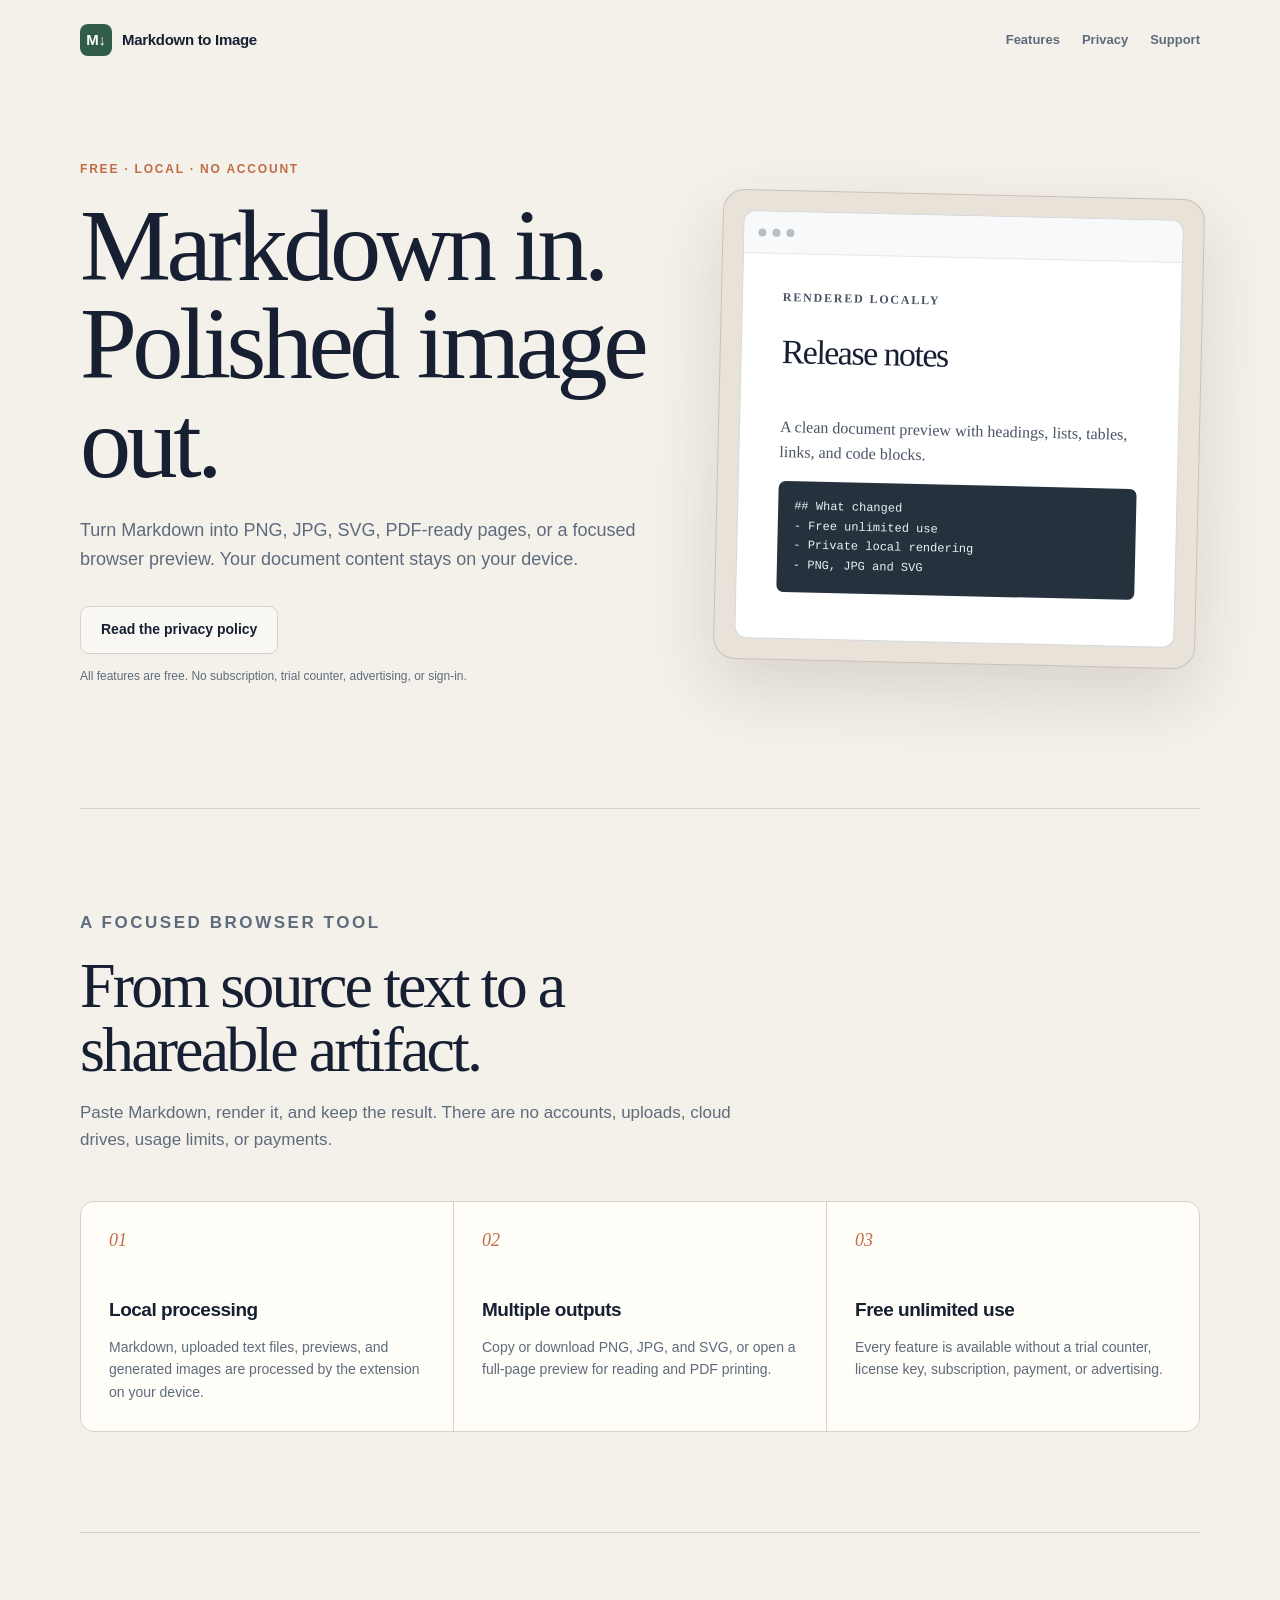
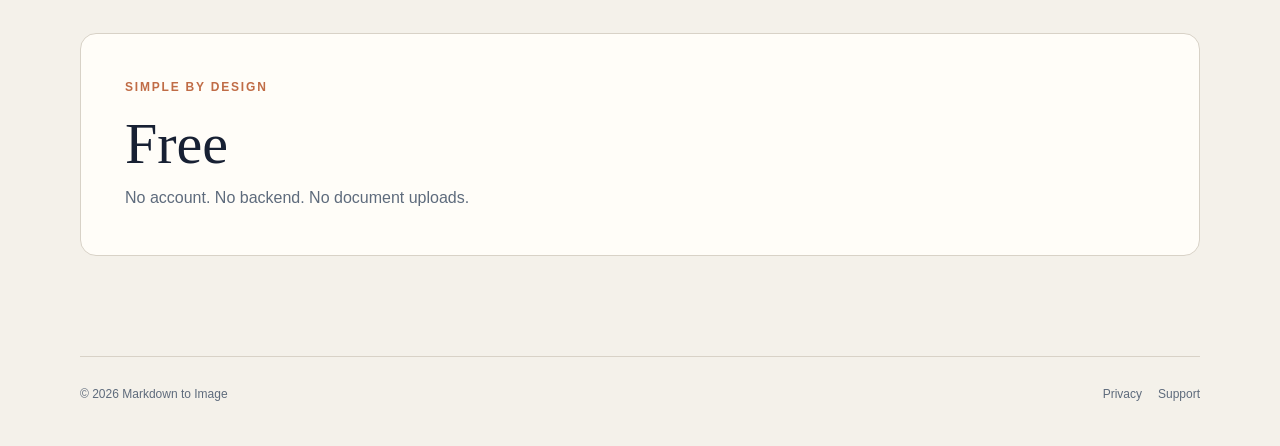
==== index.html @ 5b72008e "Deploy public site and privacy policy" ====
<!DOCTYPE html>
<html lang="en">
<head>
    <meta charset="UTF-8">
    <meta name="viewport" content="width=device-width, initial-scale=1.0">
    <meta name="description" content="Convert Markdown to PNG, JPG, SVG, or a focused full-page preview. Free, local, and account-free.">
    <title>Markdown to Image — Free local Markdown rendering</title>
    <link rel="stylesheet" href="assets/site.css?v=20260801">
</head>
<body>
    <a class="skip-link" href="#main">Skip to content</a>
    <header class="site-header">
        <a class="brand" href="index.html"><span class="brand-mark">M↓</span><span data-product-name>Markdown to Image</span></a>
        <nav class="site-nav" aria-label="Primary navigation">
            <a href="#features">Features</a>
            <a href="privacy.html">Privacy</a>
            <a href="support.html">Support</a>
            <a class="nav-primary" data-store-link href="#" hidden>Install extension</a>
        </nav>
    </header>

    <main id="main">
        <section class="hero">
            <div>
                <p class="eyebrow">Free · Local · No account</p>
                <h1>Markdown in. Polished image out.</h1>
                <p class="hero-copy">Turn Markdown into PNG, JPG, SVG, PDF-ready pages, or a focused browser preview. Your document content stays on your device.</p>
                <div class="hero-actions">
                    <a class="primary-link" data-store-link href="#" hidden>Install from Chrome Web Store</a>
                    <a class="secondary-link" href="privacy.html">Read the privacy policy</a>
                </div>
                <p class="microcopy">All features are free. No subscription, trial counter, advertising, or sign-in.</p>
            </div>
            <div class="product-frame" aria-label="Product preview illustration">
                <div class="product-window">
                    <div class="product-toolbar"><span></span><span></span><span></span></div>
                    <div class="product-content">
                        <p class="eyebrow">Rendered locally</p>
                        <h3>Release notes</h3>
                        <p>A clean document preview with headings, lists, tables, links, and code blocks.</p>
                        <pre><code>## What changed
- Free unlimited use
- Private local rendering
- PNG, JPG and SVG</code></pre>
                    </div>
                </div>
            </div>
        </section>

        <section id="features" class="section">
            <div class="section-heading">
                <p class="eyebrow">A focused browser tool</p>
                <h2>From source text to a shareable artifact.</h2>
                <p>Paste Markdown, render it, and keep the result. There are no accounts, uploads, cloud drives, usage limits, or payments.</p>
            </div>
            <div class="feature-grid">
                <article class="feature-card"><span class="feature-number">01</span><h3>Local processing</h3><p>Markdown, uploaded text files, previews, and generated images are processed by the extension on your device.</p></article>
                <article class="feature-card"><span class="feature-number">02</span><h3>Multiple outputs</h3><p>Copy or download PNG, JPG, and SVG, or open a full-page preview for reading and PDF printing.</p></article>
                <article class="feature-card"><span class="feature-number">03</span><h3>Free unlimited use</h3><p>Every feature is available without a trial counter, license key, subscription, payment, or advertising.</p></article>
            </div>
        </section>

        <section class="section">
            <div class="price-panel">
                <div>
                    <p class="eyebrow">Simple by design</p>
                    <p class="price">Free</p>
                    <p class="price-details">No account. No backend. No document uploads.</p>
                </div>
                <a class="primary-link" data-store-link href="#" hidden>Get the extension</a>
            </div>
        </section>
    </main>

    <footer class="site-footer">
        <span>© <span data-current-year></span> <span data-product-name>Markdown to Image</span></span>
        <nav class="footer-links" aria-label="Site links"><a href="privacy.html">Privacy</a><a href="support.html">Support</a></nav>
    </footer>
    <script src="assets/config.js?v=20260801"></script>
    <script src="assets/site.js?v=20260801"></script>
</body>
</html>
---- assets/site.css ----
:root {
    --ink: #172033;
    --muted: #5E6B7C;
    --paper: #F4F1EA;
    --surface: #FFFDF8;
    --line: #D8D2C7;
    --accent: #315C4C;
    --accent-dark: #234438;
    --warm: #C06C46;
    --font-sans: Inter, ui-sans-serif, -apple-system, BlinkMacSystemFont, "Segoe UI", sans-serif;
    --font-serif: Georgia, "Times New Roman", serif;
}

* { box-sizing: border-box; }
html { color-scheme: light; scroll-behavior: smooth; }
body {
    margin: 0;
    color: var(--ink);
    background: var(--paper);
    font-family: var(--font-sans);
    line-height: 1.6;
}
a { color: inherit; }
button, input { font: inherit; }
button { cursor: pointer; }

.skip-link {
    position: fixed;
    top: 12px;
    left: 12px;
    z-index: 10;
    padding: 10px 14px;
    border-radius: 8px;
    color: white;
    background: var(--ink);
    transform: translateY(-150%);
}
.skip-link:focus { transform: translateY(0); }

.site-header {
    display: flex;
    align-items: center;
    justify-content: space-between;
    width: min(1120px, calc(100% - 40px));
    margin: 0 auto;
    padding: 24px 0;
}
.brand {
    display: inline-flex;
    align-items: center;
    gap: 10px;
    text-decoration: none;
    font-size: 15px;
    font-weight: 750;
    letter-spacing: -0.02em;
}
.brand-mark {
    display: grid;
    place-items: center;
    width: 32px;
    height: 32px;
    border-radius: 8px;
    color: var(--surface);
    background: var(--accent);
}
.site-nav { display: flex; align-items: center; gap: 22px; }
.site-nav a {
    color: var(--muted);
    font-size: 13px;
    font-weight: 650;
    text-decoration: none;
}
.site-nav a:hover { color: var(--ink); }

.hero {
    display: grid;
    grid-template-columns: minmax(0, 1.08fr) minmax(320px, 0.92fr);
    gap: 72px;
    align-items: center;
    width: min(1120px, calc(100% - 40px));
    min-height: 660px;
    margin: 0 auto;
    padding: 80px 0 110px;
}
.eyebrow {
    margin: 0 0 18px;
    color: var(--warm);
    font-size: 12px;
    font-weight: 800;
    letter-spacing: 0.15em;
    text-transform: uppercase;
}
h1, h2, h3 { margin-top: 0; letter-spacing: -0.045em; }
h1 {
    max-width: 760px;
    margin-bottom: 24px;
    font-family: var(--font-serif);
    font-size: clamp(3.3rem, 8vw, 6.6rem);
    font-weight: 500;
    line-height: 0.96;
}
.hero-copy {
    max-width: 650px;
    margin: 0 0 32px;
    color: var(--muted);
    font-size: 18px;
}
.hero-actions { display: flex; flex-wrap: wrap; gap: 12px; }
.primary-link, .secondary-link {
    display: inline-flex;
    align-items: center;
    justify-content: center;
    min-height: 48px;
    padding: 0 20px;
    border-radius: 9px;
    font-size: 14px;
    font-weight: 750;
    text-decoration: none;
}
.primary-link {
    border: 1px solid var(--accent);
    color: white;
    background: var(--accent);
}
.primary-link:hover { background: var(--accent-dark); }
.secondary-link {
    border: 1px solid var(--line);
    color: var(--ink);
    background: rgba(255,255,255,0.45);
}
.secondary-link:hover { background: var(--surface); }
.microcopy { margin-top: 13px; color: var(--muted); font-size: 12px; }

.product-frame {
    position: relative;
    min-height: 410px;
    padding: 20px;
    border: 1px solid #C9C2B7;
    border-radius: 22px;
    background: #E8E2D8;
    box-shadow: 0 28px 70px rgba(67, 58, 47, 0.16);
    transform: rotate(1.3deg);
}
.product-window {
    min-height: 370px;
    overflow: hidden;
    border: 1px solid #D5D9DE;
    border-radius: 12px;
    background: white;
}
.product-toolbar {
    display: flex;
    align-items: center;
    gap: 6px;
    height: 42px;
    padding: 0 14px;
    border-bottom: 1px solid #E6E8EB;
    background: #F8F9FA;
}
.product-toolbar span { width: 8px; height: 8px; border-radius: 50%; background: #B8BEC6; }
.product-content { padding: 34px 40px; font-family: var(--font-serif); }
.product-content h3 { font-size: 34px; font-weight: 500; }
.product-content p { color: #485365; }
.product-content pre {
    overflow: hidden;
    padding: 16px;
    border-radius: 7px;
    color: #E9F0F5;
    background: #25313D;
    font: 12px/1.65 ui-monospace, monospace;
}

.section {
    width: min(1120px, calc(100% - 40px));
    margin: 0 auto;
    padding: 100px 0;
    border-top: 1px solid var(--line);
}
.section-heading { max-width: 680px; margin-bottom: 48px; }
.section-heading h2 { margin-bottom: 16px; font-family: var(--font-serif); font-size: clamp(2.4rem, 5vw, 4.4rem); font-weight: 500; line-height: 1; }
.section-heading p { color: var(--muted); font-size: 17px; }
.feature-grid { display: grid; grid-template-columns: repeat(3, 1fr); gap: 1px; overflow: hidden; border: 1px solid var(--line); border-radius: 14px; background: var(--line); }
.feature-card { min-height: 220px; padding: 28px; background: var(--surface); }
.feature-number { display: block; margin-bottom: 44px; color: var(--warm); font: italic 18px var(--font-serif); }
.feature-card h3 { margin-bottom: 10px; font-size: 19px; letter-spacing: -0.025em; }
.feature-card p { margin: 0; color: var(--muted); font-size: 14px; }

.price-panel {
    display: grid;
    grid-template-columns: 1fr auto;
    gap: 48px;
    align-items: center;
    padding: 44px;
    border: 1px solid var(--line);
    border-radius: 16px;
    background: var(--surface);
}
.price { margin: 0; font-family: var(--font-serif); font-size: 58px; line-height: 1; }
.price span { color: var(--muted); font: 13px var(--font-sans); }
.price-details { margin: 12px 0 0; color: var(--muted); }

.page-shell {
    width: min(820px, calc(100% - 40px));
    margin: 0 auto;
    padding: 72px 0 110px;
}
.page-shell article {
    padding: clamp(28px, 6vw, 64px);
    border: 1px solid var(--line);
    border-radius: 16px;
    background: var(--surface);
}
.page-shell h1 { font-size: clamp(2.6rem, 7vw, 4.8rem); }
.page-shell h2 { margin-top: 44px; margin-bottom: 10px; font-size: 24px; }
.page-shell h3 { margin-top: 28px; margin-bottom: 8px; font-size: 18px; }
.page-shell p, .page-shell li { color: #455164; }
.page-shell code { padding: 2px 5px; border-radius: 4px; background: #EEE9DF; }
.updated { color: var(--muted); font-size: 12px; }


.site-footer {
    display: flex;
    align-items: center;
    justify-content: space-between;
    gap: 20px;
    width: min(1120px, calc(100% - 40px));
    margin: 0 auto;
    padding: 28px 0 42px;
    border-top: 1px solid var(--line);
    color: var(--muted);
    font-size: 12px;
}
.footer-links { display: flex; flex-wrap: wrap; gap: 16px; }
.footer-links a { text-decoration: none; }
.footer-links a:hover { color: var(--ink); }

@media (max-width: 820px) {
    .site-nav a:not(.nav-primary) { display: none; }
    .hero { grid-template-columns: 1fr; min-height: 0; gap: 52px; padding-top: 50px; }
    .product-frame { transform: none; }
    .feature-grid { grid-template-columns: 1fr; }
    .price-panel { grid-template-columns: 1fr; }
}

@media (max-width: 560px) {
    .site-header, .hero, .section, .site-footer, .page-shell { width: min(100% - 24px, 1120px); }
    h1 { font-size: 3.3rem; }
    .hero { padding-bottom: 72px; }
    .section { padding: 72px 0; }
    .price-panel { padding: 28px; }
    .site-footer { align-items: flex-start; flex-direction: column; }
}

[hidden] {
  display: none !important;
}
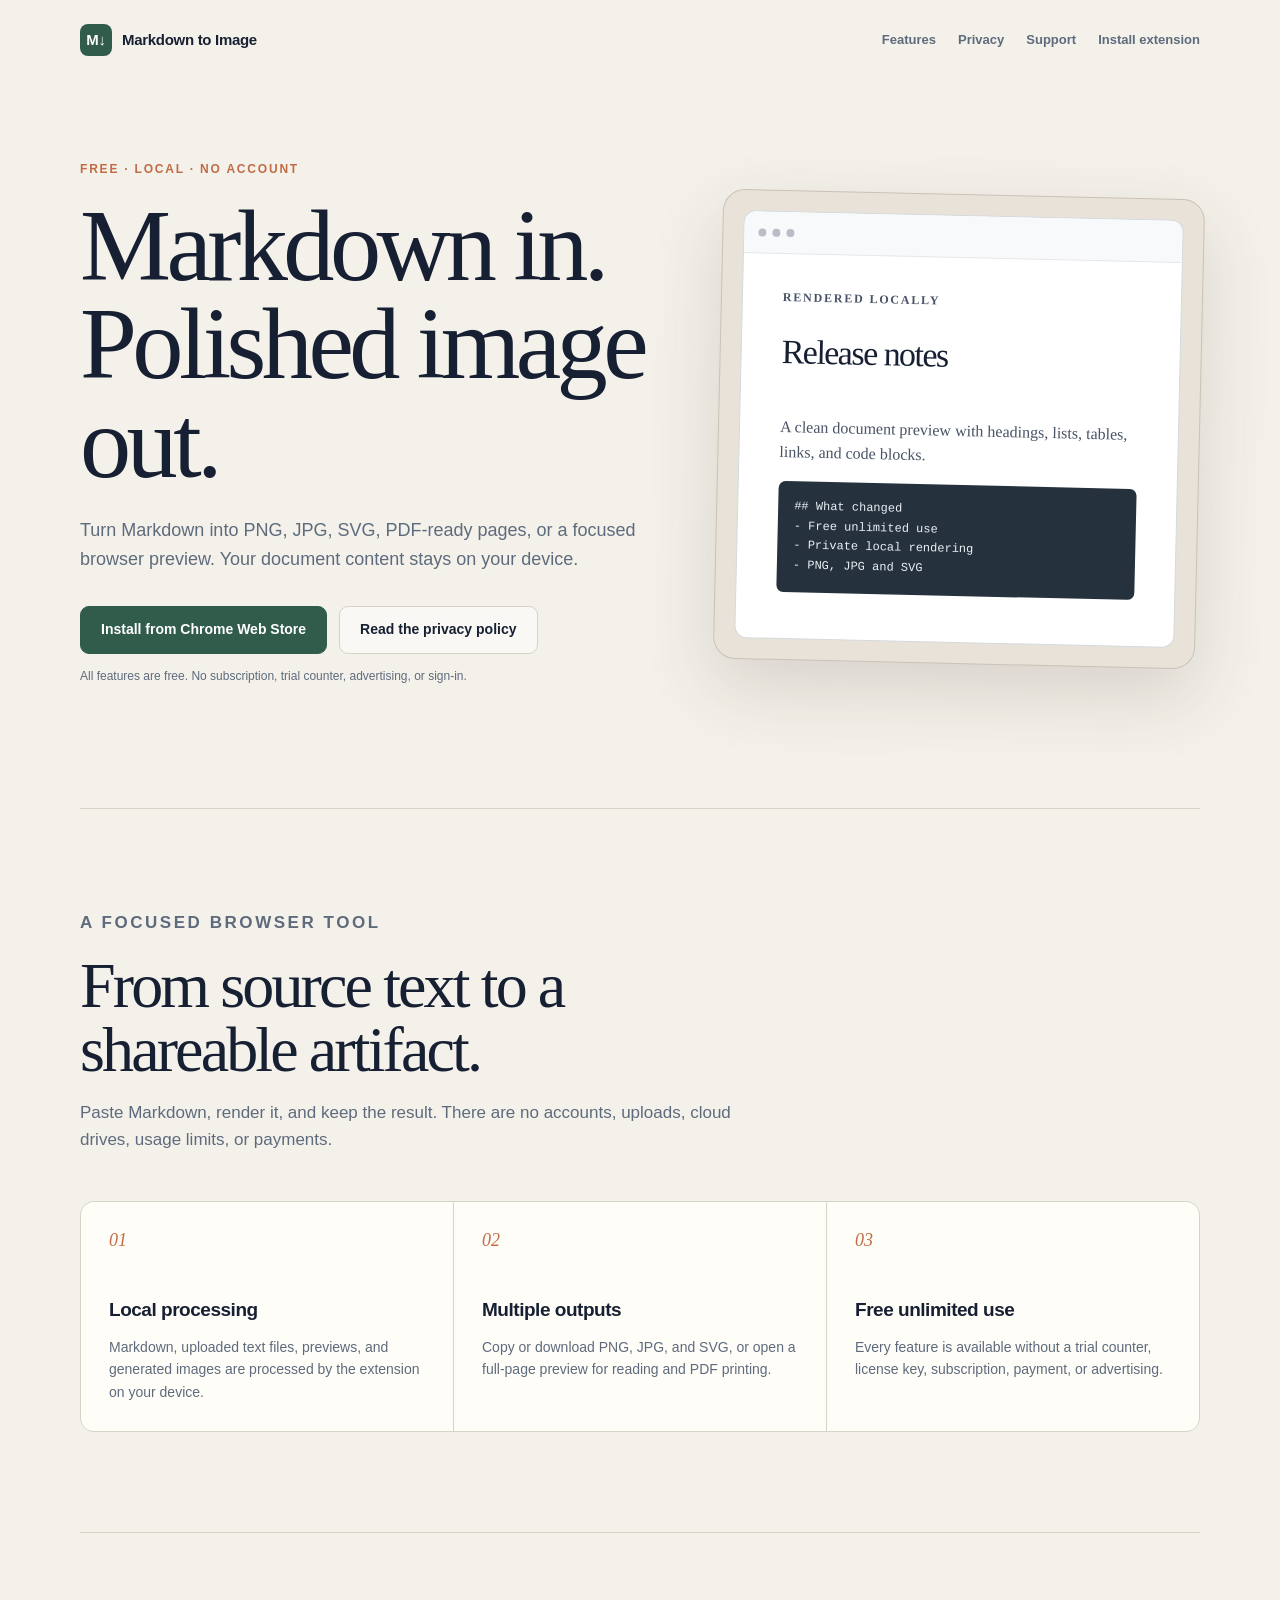
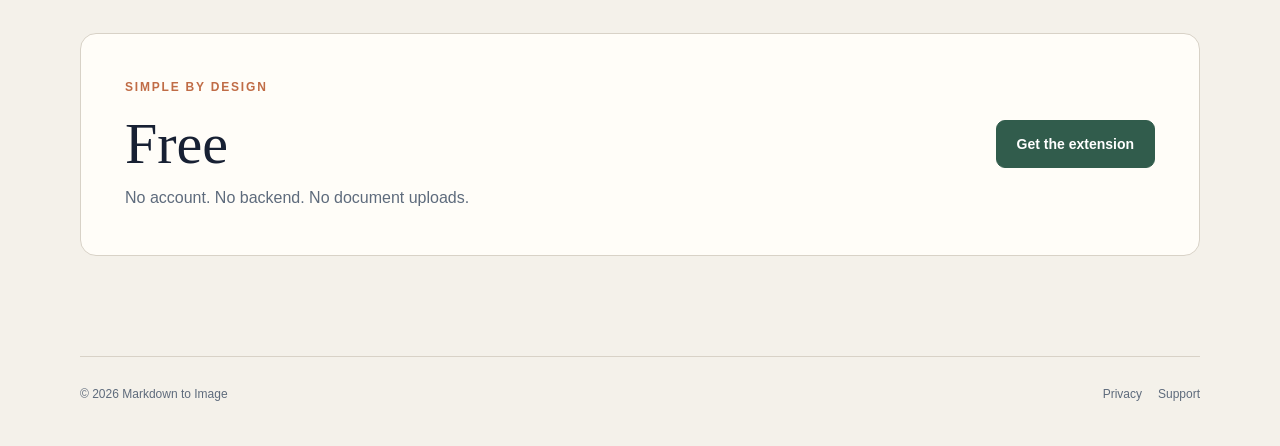
==== commit e69cb20e: "Refresh site config cache" ====
--- a/index.html
+++ b/index.html
@@ -76,7 +76,7 @@
         <span>© <span data-current-year></span> <span data-product-name>Markdown to Image</span></span>
         <nav class="footer-links" aria-label="Site links"><a href="privacy.html">Privacy</a><a href="support.html">Support</a></nav>
     </footer>
-    <script src="assets/config.js?v=20260801"></script>
+    <script src="assets/config.js?v=20260804"></script>
     <script src="assets/site.js?v=20260801"></script>
 </body>
 </html>
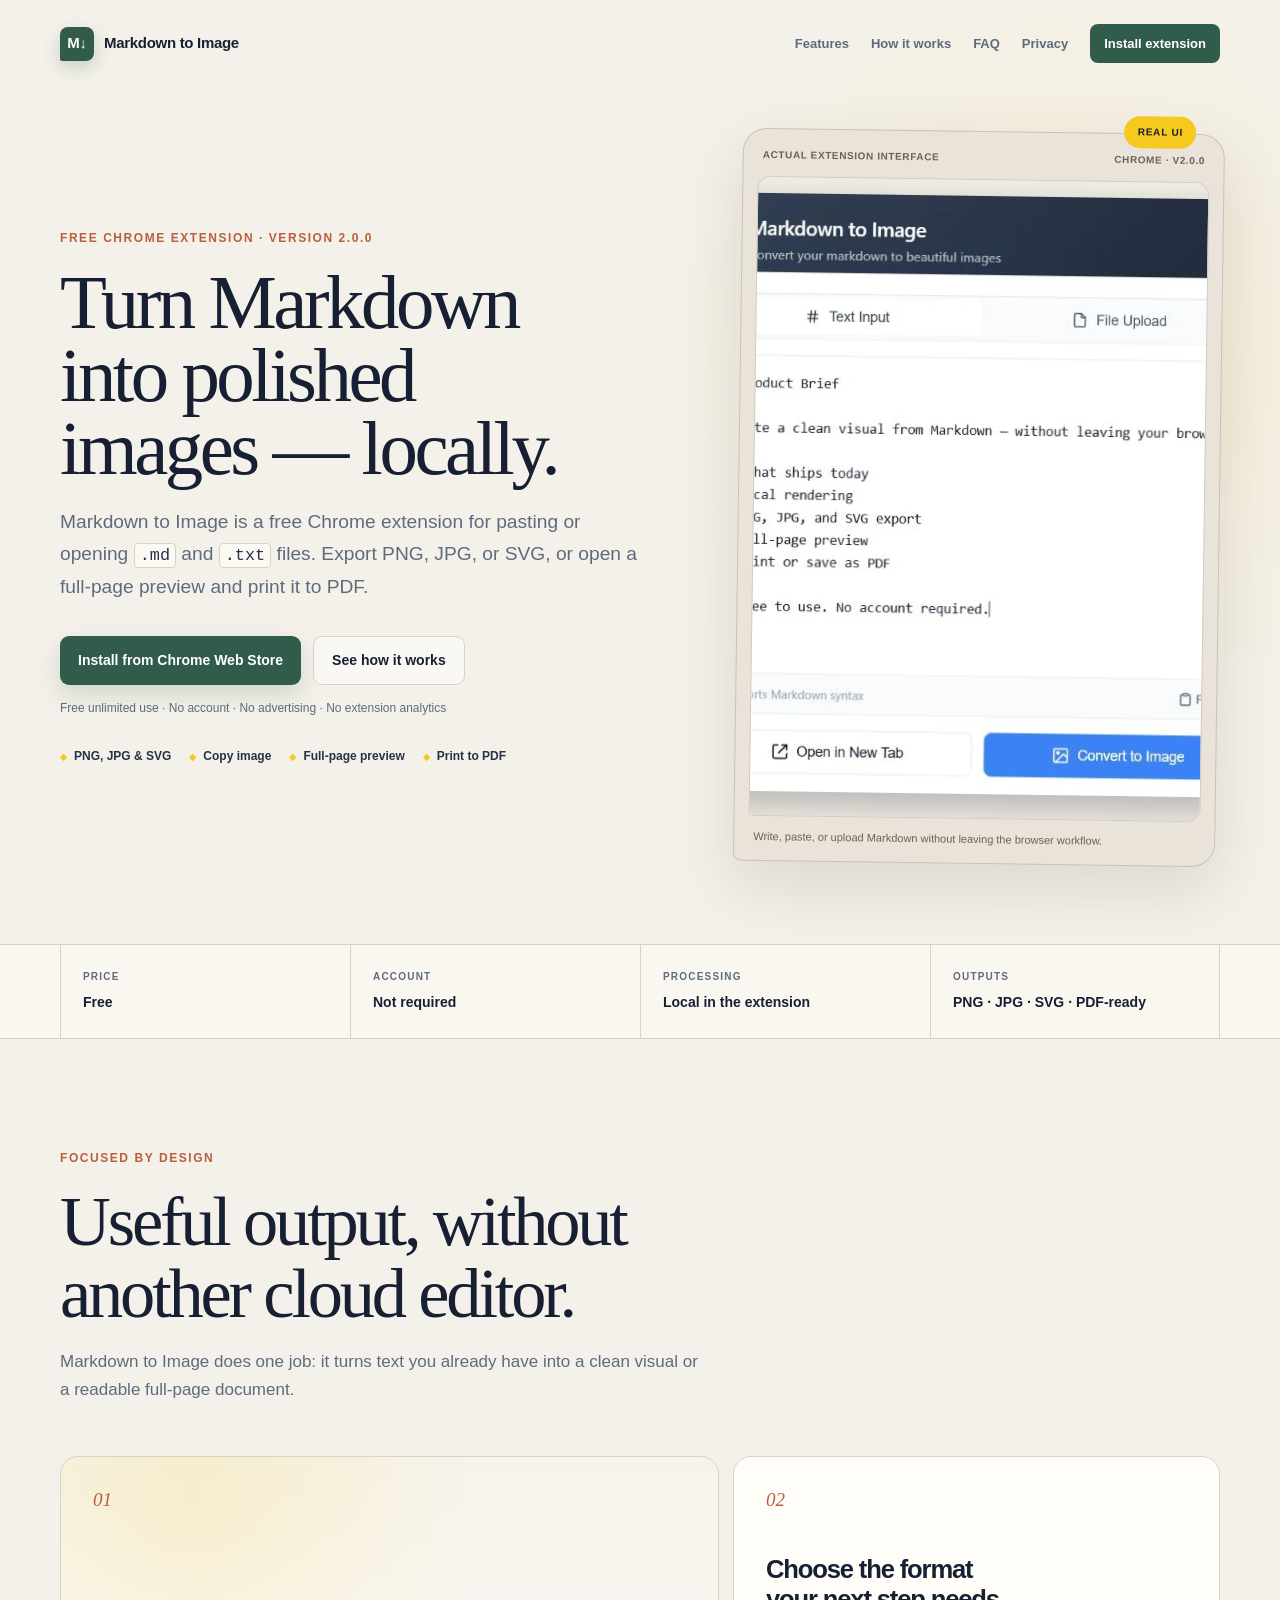
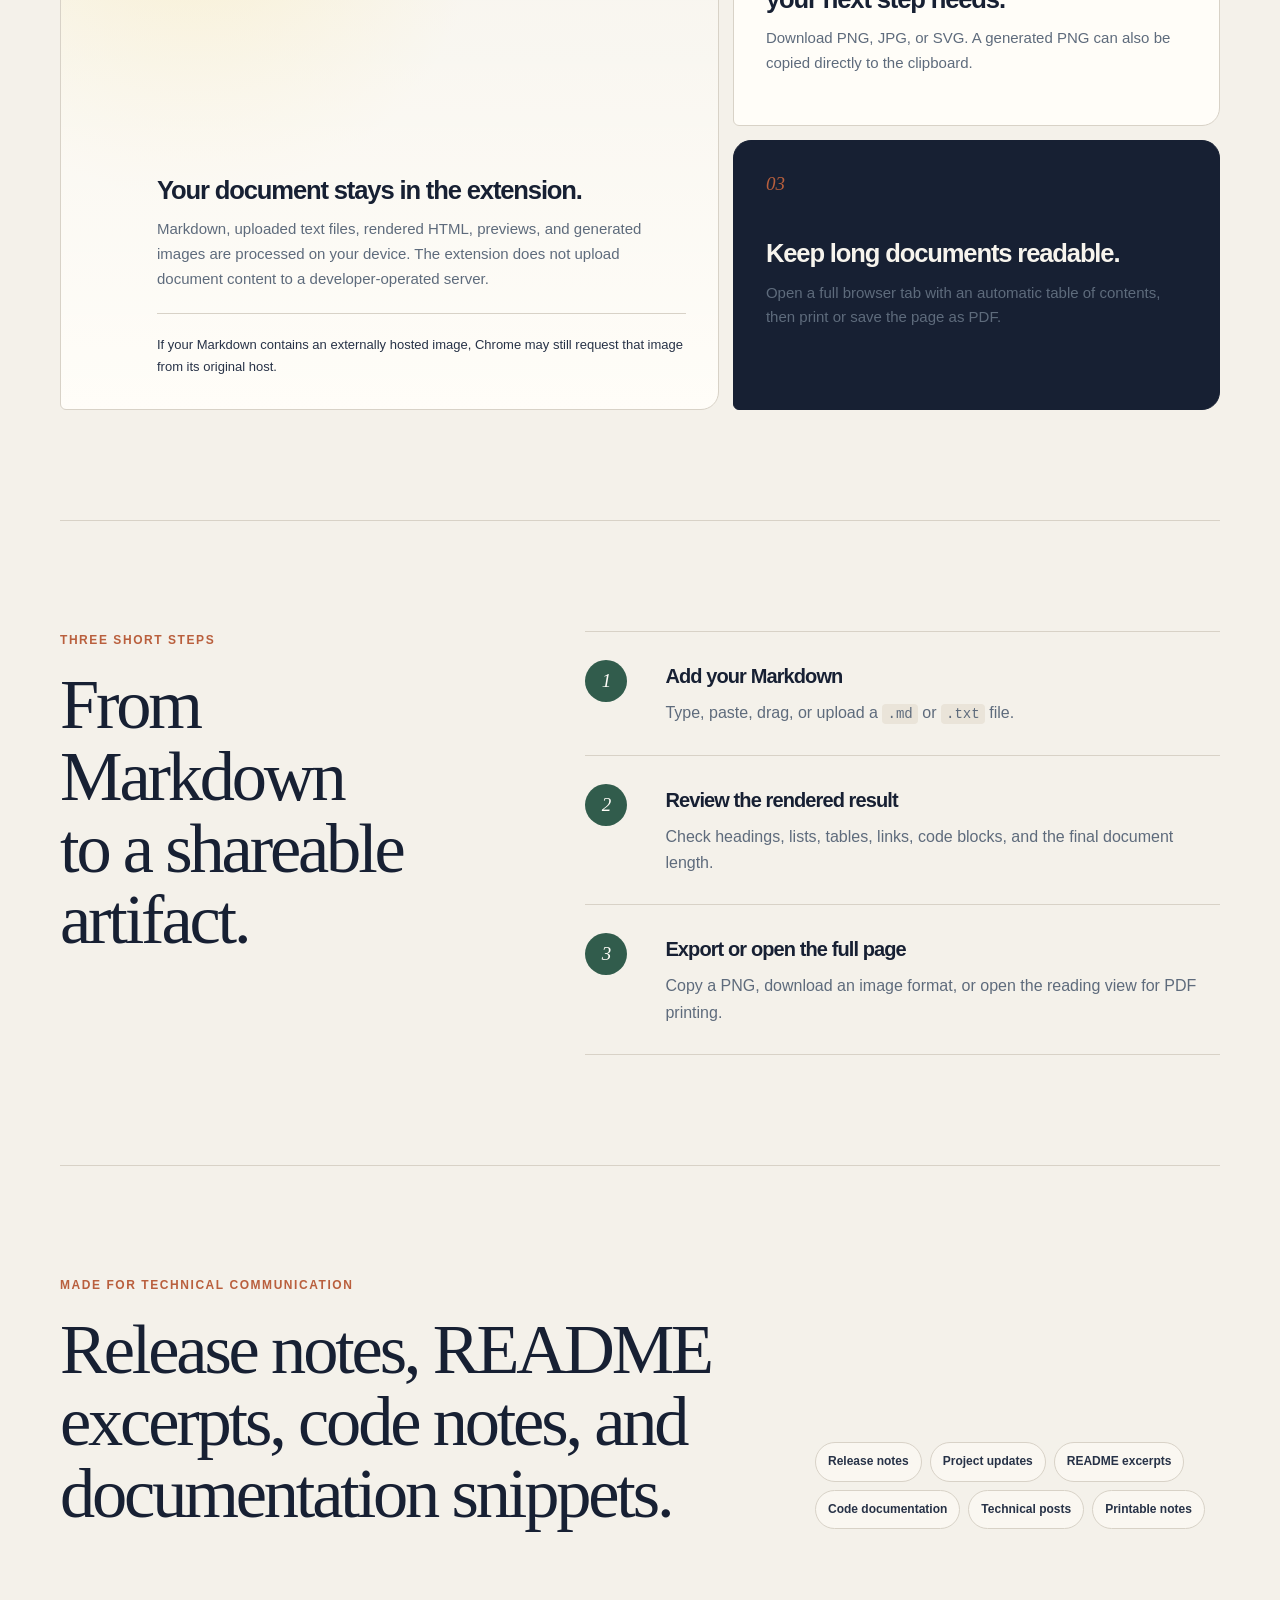
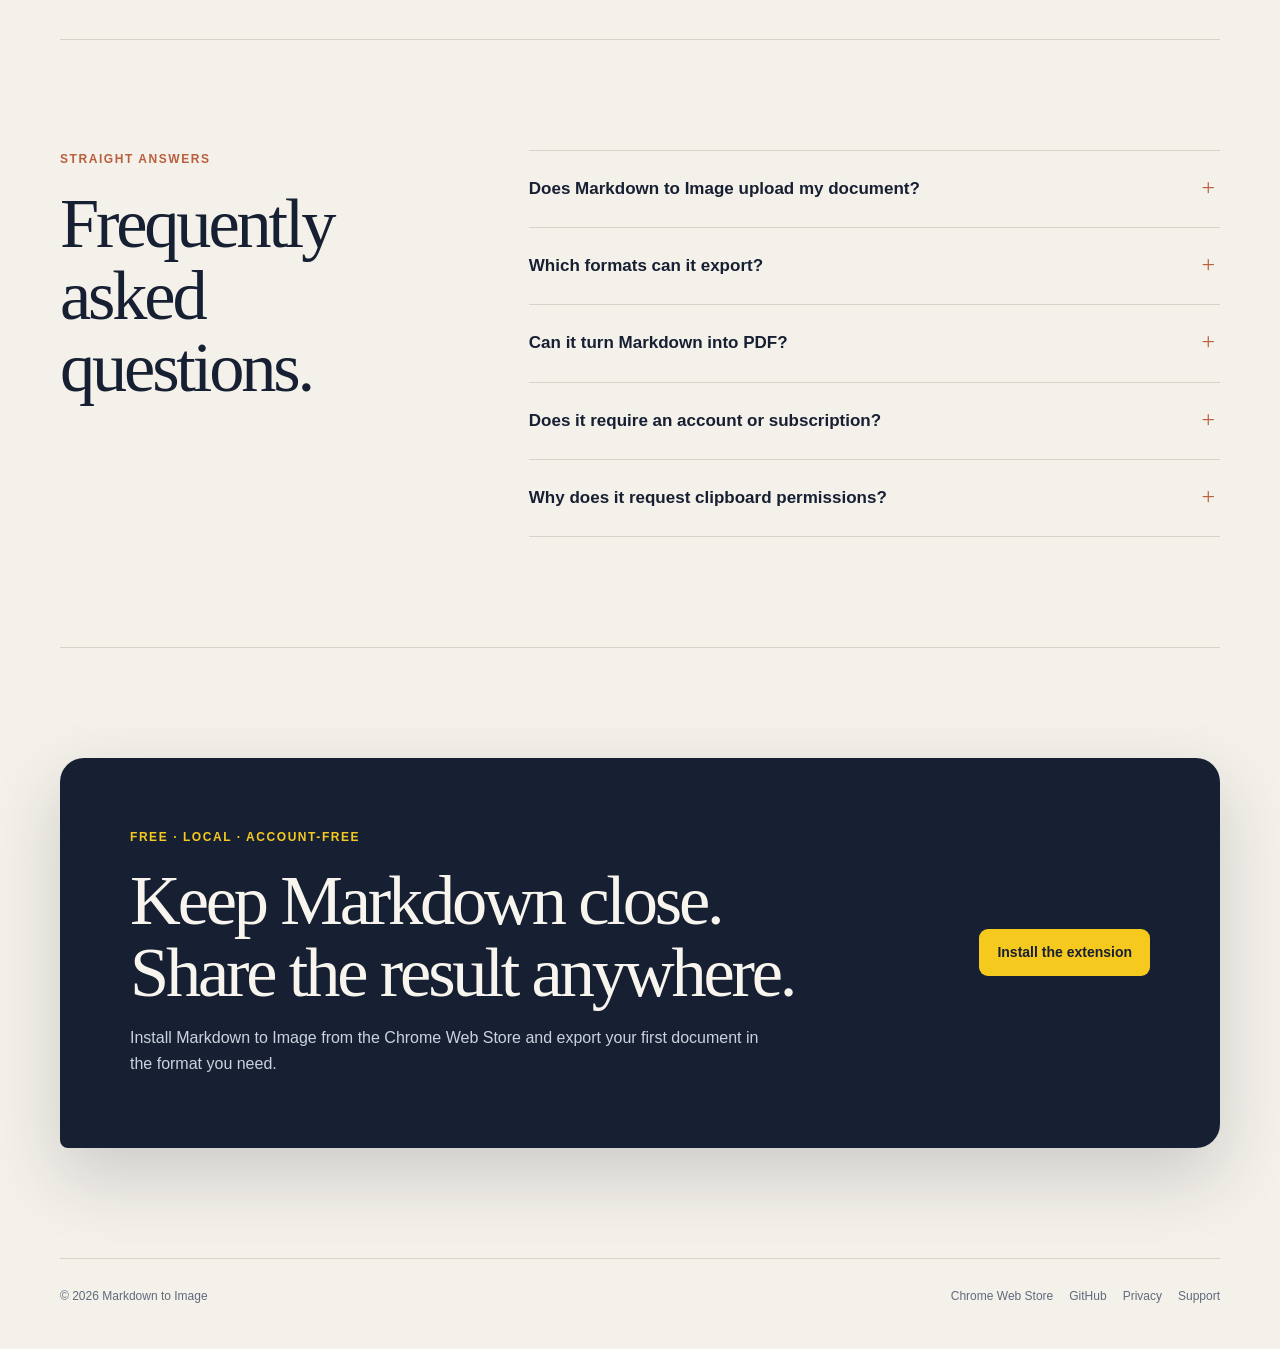
==== commit 99b061de: "feat: improve site SEO and product content" ====
--- a/index.html
+++ b/index.html
@@ -3,80 +3,239 @@
 <head>
     <meta charset="UTF-8">
     <meta name="viewport" content="width=device-width, initial-scale=1.0">
-    <meta name="description" content="Convert Markdown to PNG, JPG, SVG, or a focused full-page preview. Free, local, and account-free.">
-    <title>Markdown to Image — Free local Markdown rendering</title>
-    <link rel="stylesheet" href="assets/site.css?v=20260801">
+    <meta name="description" content="A free, local Markdown to image Chrome extension. Export Markdown as PNG, JPG, or SVG, copy images, and print full-page previews to PDF.">
+    <meta name="theme-color" content="#172033">
+    <link rel="canonical" href="https://arieseven.github.io/markdown-to-image-site/">
+    <link rel="icon" type="image/png" sizes="16x16" href="assets/icon16.png">
+    <link rel="icon" type="image/png" sizes="48x48" href="assets/icon48.png">
+    <link rel="apple-touch-icon" sizes="128x128" href="assets/icon128.png">
+
+    <meta property="og:type" content="website">
+    <meta property="og:site_name" content="Markdown to Image">
+    <meta property="og:title" content="Markdown to Image — Free, local Chrome extension">
+    <meta property="og:description" content="Turn Markdown into PNG, JPG, SVG, or a full-page preview without uploading your document to a developer-operated service.">
+    <meta property="og:url" content="https://arieseven.github.io/markdown-to-image-site/">
+    <meta property="og:image" content="https://arieseven.github.io/markdown-to-image-site/assets/og-image.png">
+    <meta property="og:image:width" content="1200">
+    <meta property="og:image:height" content="630">
+    <meta property="og:image:alt" content="Markdown to Image Chrome extension with a Markdown editor and local export workflow">
+    <meta property="og:locale" content="en_US">
+
+    <meta name="twitter:card" content="summary_large_image">
+    <meta name="twitter:title" content="Markdown to Image — Free, local Chrome extension">
+    <meta name="twitter:description" content="Export Markdown as PNG, JPG, SVG, or a PDF-ready full-page preview directly in Chrome.">
+    <meta name="twitter:image" content="https://arieseven.github.io/markdown-to-image-site/assets/og-image.png">
+
+    <title>Markdown to Image Chrome Extension — Free &amp; Local</title>
+    <link rel="stylesheet" href="assets/site.css?v=20260804-2">
+
+    <script type="application/ld+json">
+    {
+      "@context": "https://schema.org",
+      "@type": "SoftwareApplication",
+      "name": "Markdown to Image",
+      "description": "A free Chrome extension that renders Markdown locally and exports PNG, JPG, SVG, or a full-page preview for PDF printing.",
+      "url": "https://arieseven.github.io/markdown-to-image-site/",
+      "downloadUrl": "https://chromewebstore.google.com/detail/markdown-to-image/oicohknclaabjbdcjhcddaklacoehlhi",
+      "sameAs": [
+        "https://github.com/arieseven/mkd2img",
+        "https://chromewebstore.google.com/detail/markdown-to-image/oicohknclaabjbdcjhcddaklacoehlhi"
+      ],
+      "applicationCategory": "UtilitiesApplication",
+      "applicationSubCategory": "Markdown converter",
+      "operatingSystem": "Google Chrome",
+      "browserRequirements": "Requires Google Chrome with Manifest V3 extension support",
+      "softwareVersion": "2.0.0",
+      "isAccessibleForFree": true,
+      "offers": {
+        "@type": "Offer",
+        "price": "0",
+        "priceCurrency": "USD"
+      },
+      "image": "https://arieseven.github.io/markdown-to-image-site/assets/og-image.png",
+      "screenshot": "https://arieseven.github.io/markdown-to-image-site/assets/product-preview.webp",
+      "featureList": [
+        "Local Markdown rendering",
+        "PNG export",
+        "JPG export",
+        "SVG export",
+        "Copy generated PNG to the clipboard",
+        "Full-page preview with table of contents",
+        "Print or save the full-page preview as PDF"
+      ]
+    }
+    </script>
 </head>
 <body>
     <a class="skip-link" href="#main">Skip to content</a>
+
     <header class="site-header">
-        <a class="brand" href="index.html"><span class="brand-mark">M↓</span><span data-product-name>Markdown to Image</span></a>
+        <a class="brand" href="index.html" aria-label="Markdown to Image home">
+            <span class="brand-mark" aria-hidden="true">M↓</span>
+            <span data-product-name>Markdown to Image</span>
+        </a>
         <nav class="site-nav" aria-label="Primary navigation">
             <a href="#features">Features</a>
+            <a href="#how-it-works">How it works</a>
+            <a href="#faq">FAQ</a>
+            <a href="privacy.html">Privacy</a>
+            <a class="nav-primary" data-store-link href="https://chromewebstore.google.com/detail/markdown-to-image/oicohknclaabjbdcjhcddaklacoehlhi">Install extension</a>
+        </nav>
+    </header>
+
+    <main id="main">
+        <section class="hero" aria-labelledby="hero-title">
+            <div class="hero-copy-column">
+                <p class="eyebrow">Free Chrome extension · Version 2.0.0</p>
+                <h1 id="hero-title">Turn Markdown into polished images — locally.</h1>
+                <p class="hero-copy">Markdown to Image is a free Chrome extension for pasting or opening <code>.md</code> and <code>.txt</code> files. Export PNG, JPG, or SVG, or open a full-page preview and print it to PDF.</p>
+                <div class="hero-actions">
+                    <a class="primary-link" data-store-link href="https://chromewebstore.google.com/detail/markdown-to-image/oicohknclaabjbdcjhcddaklacoehlhi">Install from Chrome Web Store</a>
+                    <a class="secondary-link" href="#how-it-works">See how it works</a>
+                </div>
+                <p class="microcopy">Free unlimited use · No account · No advertising · No extension analytics</p>
+                <ul class="hero-proof" aria-label="Product highlights">
+                    <li>PNG, JPG &amp; SVG</li>
+                    <li>Copy image</li>
+                    <li>Full-page preview</li>
+                    <li>Print to PDF</li>
+                </ul>
+            </div>
+
+            <figure class="product-frame">
+                <div class="product-frame-topline">
+                    <span>Actual extension interface</span>
+                    <span>Chrome · v2.0.0</span>
+                </div>
+                <img src="assets/product-preview.webp" width="670" height="640" alt="Markdown to Image extension showing a Markdown document ready to convert into an image">
+                <figcaption>Write, paste, or upload Markdown without leaving the browser workflow.</figcaption>
+            </figure>
+        </section>
+
+        <section class="fact-band" aria-label="Product facts">
+            <dl class="product-facts">
+                <div><dt>Price</dt><dd>Free</dd></div>
+                <div><dt>Account</dt><dd>Not required</dd></div>
+                <div><dt>Processing</dt><dd>Local in the extension</dd></div>
+                <div><dt>Outputs</dt><dd>PNG · JPG · SVG · PDF-ready</dd></div>
+            </dl>
+        </section>
+
+        <section id="features" class="section section-intro">
+            <div class="section-heading">
+                <p class="eyebrow">Focused by design</p>
+                <h2>Useful output, without another cloud editor.</h2>
+                <p>Markdown to Image does one job: it turns text you already have into a clean visual or a readable full-page document.</p>
+            </div>
+
+            <div class="capability-grid">
+                <article class="capability-card capability-card-wide">
+                    <span class="feature-number">01</span>
+                    <div>
+                        <h3>Your document stays in the extension.</h3>
+                        <p>Markdown, uploaded text files, rendered HTML, previews, and generated images are processed on your device. The extension does not upload document content to a developer-operated server.</p>
+                        <p class="card-note">If your Markdown contains an externally hosted image, Chrome may still request that image from its original host.</p>
+                    </div>
+                </article>
+                <article class="capability-card">
+                    <span class="feature-number">02</span>
+                    <h3>Choose the format your next step needs.</h3>
+                    <p>Download PNG, JPG, or SVG. A generated PNG can also be copied directly to the clipboard.</p>
+                </article>
+                <article class="capability-card capability-card-dark">
+                    <span class="feature-number">03</span>
+                    <h3>Keep long documents readable.</h3>
+                    <p>Open a full browser tab with an automatic table of contents, then print or save the page as PDF.</p>
+                </article>
+            </div>
+        </section>
+
+        <section id="how-it-works" class="section process-section">
+            <div class="section-heading process-heading">
+                <p class="eyebrow">Three short steps</p>
+                <h2>From Markdown to a shareable artifact.</h2>
+            </div>
+            <ol class="process-list">
+                <li>
+                    <span class="step-number">1</span>
+                    <div><h3>Add your Markdown</h3><p>Type, paste, drag, or upload a <code>.md</code> or <code>.txt</code> file.</p></div>
+                </li>
+                <li>
+                    <span class="step-number">2</span>
+                    <div><h3>Review the rendered result</h3><p>Check headings, lists, tables, links, code blocks, and the final document length.</p></div>
+                </li>
+                <li>
+                    <span class="step-number">3</span>
+                    <div><h3>Export or open the full page</h3><p>Copy a PNG, download an image format, or open the reading view for PDF printing.</p></div>
+                </li>
+            </ol>
+        </section>
+
+        <section class="section use-case-section">
+            <div class="use-case-copy">
+                <p class="eyebrow">Made for technical communication</p>
+                <h2>Release notes, README excerpts, code notes, and documentation snippets.</h2>
+            </div>
+            <div class="use-case-list" aria-label="Common uses">
+                <span>Release notes</span>
+                <span>Project updates</span>
+                <span>README excerpts</span>
+                <span>Code documentation</span>
+                <span>Technical posts</span>
+                <span>Printable notes</span>
+            </div>
+        </section>
+
+        <section id="faq" class="section faq-section">
+            <div class="section-heading">
+                <p class="eyebrow">Straight answers</p>
+                <h2>Frequently asked questions.</h2>
+            </div>
+            <div class="faq-list">
+                <details>
+                    <summary>Does Markdown to Image upload my document?</summary>
+                    <p>No. Document content is processed by the extension on your device and is not uploaded to a developer-operated server. If the document references a remote image, Chrome may request that image from its original host.</p>
+                </details>
+                <details>
+                    <summary>Which formats can it export?</summary>
+                    <p>You can download PNG, JPG, and SVG files. You can also copy a generated PNG to the clipboard.</p>
+                </details>
+                <details>
+                    <summary>Can it turn Markdown into PDF?</summary>
+                    <p>The extension opens Markdown in a full-page preview with a table of contents. Use Chrome's Print dialog to print the page or save it as a PDF.</p>
+                </details>
+                <details>
+                    <summary>Does it require an account or subscription?</summary>
+                    <p>No. All current features are free, there is no account, and there is no trial counter, subscription, license key, or advertising.</p>
+                </details>
+                <details>
+                    <summary>Why does it request clipboard permissions?</summary>
+                    <p>Clipboard read access is used only when you choose Paste. Clipboard write access is used only when you choose Copy Image.</p>
+                </details>
+            </div>
+        </section>
+
+        <section class="section final-cta">
+            <div>
+                <p class="eyebrow">Free · Local · Account-free</p>
+                <h2>Keep Markdown close. Share the result anywhere.</h2>
+                <p>Install Markdown to Image from the Chrome Web Store and export your first document in the format you need.</p>
+            </div>
+            <a class="primary-link" data-store-link href="https://chromewebstore.google.com/detail/markdown-to-image/oicohknclaabjbdcjhcddaklacoehlhi">Install the extension</a>
+        </section>
+    </main>
+
+    <footer class="site-footer">
+        <span>© <span data-current-year></span> <span data-product-name>Markdown to Image</span></span>
+        <nav class="footer-links" aria-label="Site links">
+            <a data-store-link href="https://chromewebstore.google.com/detail/markdown-to-image/oicohknclaabjbdcjhcddaklacoehlhi">Chrome Web Store</a>
+            <a href="https://github.com/arieseven/mkd2img">GitHub</a>
             <a href="privacy.html">Privacy</a>
             <a href="support.html">Support</a>
-            <a class="nav-primary" data-store-link href="#" hidden>Install extension</a>
         </nav>
-    </header>
-
-    <main id="main">
-        <section class="hero">
-            <div>
-                <p class="eyebrow">Free · Local · No account</p>
-                <h1>Markdown in. Polished image out.</h1>
-                <p class="hero-copy">Turn Markdown into PNG, JPG, SVG, PDF-ready pages, or a focused browser preview. Your document content stays on your device.</p>
-                <div class="hero-actions">
-                    <a class="primary-link" data-store-link href="#" hidden>Install from Chrome Web Store</a>
-                    <a class="secondary-link" href="privacy.html">Read the privacy policy</a>
-                </div>
-                <p class="microcopy">All features are free. No subscription, trial counter, advertising, or sign-in.</p>
-            </div>
-            <div class="product-frame" aria-label="Product preview illustration">
-                <div class="product-window">
-                    <div class="product-toolbar"><span></span><span></span><span></span></div>
-                    <div class="product-content">
-                        <p class="eyebrow">Rendered locally</p>
-                        <h3>Release notes</h3>
-                        <p>A clean document preview with headings, lists, tables, links, and code blocks.</p>
-                        <pre><code>## What changed
-- Free unlimited use
-- Private local rendering
-- PNG, JPG and SVG</code></pre>
-                    </div>
-                </div>
-            </div>
-        </section>
-
-        <section id="features" class="section">
-            <div class="section-heading">
-                <p class="eyebrow">A focused browser tool</p>
-                <h2>From source text to a shareable artifact.</h2>
-                <p>Paste Markdown, render it, and keep the result. There are no accounts, uploads, cloud drives, usage limits, or payments.</p>
-            </div>
-            <div class="feature-grid">
-                <article class="feature-card"><span class="feature-number">01</span><h3>Local processing</h3><p>Markdown, uploaded text files, previews, and generated images are processed by the extension on your device.</p></article>
-                <article class="feature-card"><span class="feature-number">02</span><h3>Multiple outputs</h3><p>Copy or download PNG, JPG, and SVG, or open a full-page preview for reading and PDF printing.</p></article>
-                <article class="feature-card"><span class="feature-number">03</span><h3>Free unlimited use</h3><p>Every feature is available without a trial counter, license key, subscription, payment, or advertising.</p></article>
-            </div>
-        </section>
-
-        <section class="section">
-            <div class="price-panel">
-                <div>
-                    <p class="eyebrow">Simple by design</p>
-                    <p class="price">Free</p>
-                    <p class="price-details">No account. No backend. No document uploads.</p>
-                </div>
-                <a class="primary-link" data-store-link href="#" hidden>Get the extension</a>
-            </div>
-        </section>
-    </main>
-
-    <footer class="site-footer">
-        <span>© <span data-current-year></span> <span data-product-name>Markdown to Image</span></span>
-        <nav class="footer-links" aria-label="Site links"><a href="privacy.html">Privacy</a><a href="support.html">Support</a></nav>
     </footer>
+
     <script src="assets/config.js?v=20260804"></script>
     <script src="assets/site.js?v=20260801"></script>
 </body>
-</html>+</html>
--- a/assets/site.css
+++ b/assets/site.css
@@ -1,14 +1,18 @@
 :root {
     --ink: #172033;
+    --ink-soft: #273247;
     --muted: #5E6B7C;
     --paper: #F4F1EA;
+    --paper-deep: #EAE4D9;
     --surface: #FFFDF8;
     --line: #D8D2C7;
     --accent: #315C4C;
     --accent-dark: #234438;
-    --warm: #C06C46;
-    --font-sans: Inter, ui-sans-serif, -apple-system, BlinkMacSystemFont, "Segoe UI", sans-serif;
+    --warm: #B95F3D;
+    --yellow: #F6C91F;
+    --font-sans: "Segoe UI", ui-sans-serif, -apple-system, BlinkMacSystemFont, sans-serif;
     --font-serif: Georgia, "Times New Roman", serif;
+    --shadow-soft: 0 24px 64px rgba(77, 65, 49, 0.14);
 }
 
 * { box-sizing: border-box; }
@@ -16,19 +20,22 @@
 body {
     margin: 0;
     color: var(--ink);
-    background: var(--paper);
+    background:
+        radial-gradient(circle at 82% 8%, rgba(246, 201, 31, 0.12), transparent 25rem),
+        var(--paper);
     font-family: var(--font-sans);
-    line-height: 1.6;
+    line-height: 1.65;
 }
 a { color: inherit; }
+code { font-family: ui-monospace, SFMono-Regular, Consolas, monospace; }
+img { display: block; max-width: 100%; }
 button, input { font: inherit; }
-button { cursor: pointer; }
 
 .skip-link {
     position: fixed;
     top: 12px;
     left: 12px;
-    z-index: 10;
+    z-index: 20;
     padding: 10px 14px;
     border-radius: 8px;
     color: white;
@@ -41,7 +48,7 @@
     display: flex;
     align-items: center;
     justify-content: space-between;
-    width: min(1120px, calc(100% - 40px));
+    width: min(1160px, calc(100% - 40px));
     margin: 0 auto;
     padding: 24px 0;
 }
@@ -57,11 +64,12 @@
 .brand-mark {
     display: grid;
     place-items: center;
-    width: 32px;
-    height: 32px;
-    border-radius: 8px;
+    width: 34px;
+    height: 34px;
+    border-radius: 8px 8px 8px 2px;
     color: var(--surface);
     background: var(--accent);
+    box-shadow: 0 7px 18px rgba(49, 92, 76, 0.22);
 }
 .site-nav { display: flex; align-items: center; gap: 22px; }
 .site-nav a {
@@ -71,159 +79,366 @@
     text-decoration: none;
 }
 .site-nav a:hover { color: var(--ink); }
+.site-nav .nav-primary {
+    padding: 9px 14px;
+    border-radius: 8px;
+    color: white;
+    background: var(--accent);
+}
+.site-nav .nav-primary:hover { color: white; background: var(--accent-dark); }
 
 .hero {
     display: grid;
-    grid-template-columns: minmax(0, 1.08fr) minmax(320px, 0.92fr);
-    gap: 72px;
+    grid-template-columns: minmax(0, 1fr) minmax(360px, 0.82fr);
+    gap: clamp(48px, 7vw, 96px);
     align-items: center;
-    width: min(1120px, calc(100% - 40px));
-    min-height: 660px;
+    width: min(1160px, calc(100% - 40px));
+    min-height: 700px;
     margin: 0 auto;
-    padding: 80px 0 110px;
-}
+    padding: 44px 0 80px;
+}
+.hero-copy-column { min-width: 0; }
 .eyebrow {
     margin: 0 0 18px;
     color: var(--warm);
     font-size: 12px;
     font-weight: 800;
-    letter-spacing: 0.15em;
+    letter-spacing: 0.13em;
     text-transform: uppercase;
 }
-h1, h2, h3 { margin-top: 0; letter-spacing: -0.045em; }
+h1, h2, h3 {
+    margin-top: 0;
+    letter-spacing: -0.045em;
+    text-wrap: balance;
+}
 h1 {
     max-width: 760px;
-    margin-bottom: 24px;
+    margin-bottom: 20px;
     font-family: var(--font-serif);
-    font-size: clamp(3.3rem, 8vw, 6.6rem);
+    font-size: clamp(3.35rem, 6vw, 5.5rem);
     font-weight: 500;
-    line-height: 0.96;
+    line-height: 0.95;
 }
 .hero-copy {
-    max-width: 650px;
-    margin: 0 0 32px;
+    max-width: 660px;
+    margin: 0;
     color: var(--muted);
-    font-size: 18px;
-}
-.hero-actions { display: flex; flex-wrap: wrap; gap: 12px; }
+    font-size: clamp(1.04rem, 1.5vw, 1.2rem);
+    line-height: 1.7;
+    text-wrap: pretty;
+}
+.hero-copy code {
+    padding: 2px 5px;
+    border: 1px solid var(--line);
+    border-radius: 4px;
+    color: var(--ink-soft);
+    background: rgba(255, 253, 248, 0.75);
+    font-size: 0.88em;
+}
+.hero-actions {
+    display: flex;
+    flex-wrap: wrap;
+    gap: 12px;
+    margin-top: 32px;
+}
 .primary-link, .secondary-link {
     display: inline-flex;
     align-items: center;
     justify-content: center;
-    min-height: 48px;
-    padding: 0 20px;
+    min-height: 46px;
+    padding: 12px 18px;
     border-radius: 9px;
     font-size: 14px;
     font-weight: 750;
     text-decoration: none;
+    transition: transform 160ms ease, background 160ms ease, box-shadow 160ms ease;
 }
 .primary-link {
-    border: 1px solid var(--accent);
     color: white;
     background: var(--accent);
-}
-.primary-link:hover { background: var(--accent-dark); }
+    box-shadow: 0 10px 24px rgba(49, 92, 76, 0.18);
+}
+.primary-link:hover {
+    background: var(--accent-dark);
+    box-shadow: 0 14px 30px rgba(49, 92, 76, 0.24);
+    transform: translateY(-1px);
+}
 .secondary-link {
     border: 1px solid var(--line);
     color: var(--ink);
-    background: rgba(255,255,255,0.45);
-}
-.secondary-link:hover { background: var(--surface); }
-.microcopy { margin-top: 13px; color: var(--muted); font-size: 12px; }
+    background: rgba(255, 255, 255, 0.5);
+}
+.secondary-link:hover { background: var(--surface); transform: translateY(-1px); }
+.microcopy { margin: 14px 0 0; color: var(--muted); font-size: 12px; }
+.hero-proof {
+    display: flex;
+    flex-wrap: wrap;
+    gap: 8px 18px;
+    margin: 28px 0 0;
+    padding: 0;
+    color: var(--ink-soft);
+    font-size: 12px;
+    font-weight: 700;
+    list-style: none;
+}
+.hero-proof li::before { content: "◆"; margin-right: 7px; color: var(--yellow); font-size: 9px; }
 
 .product-frame {
     position: relative;
-    min-height: 410px;
-    padding: 20px;
+    margin: 0;
+    padding: 14px;
     border: 1px solid #C9C2B7;
-    border-radius: 22px;
-    background: #E8E2D8;
-    box-shadow: 0 28px 70px rgba(67, 58, 47, 0.16);
-    transform: rotate(1.3deg);
-}
-.product-window {
-    min-height: 370px;
-    overflow: hidden;
-    border: 1px solid #D5D9DE;
-    border-radius: 12px;
+    border-radius: 24px 24px 24px 8px;
+    background: #E9E3D9;
+    box-shadow: var(--shadow-soft);
+    transform: rotate(0.8deg);
+}
+.product-frame::before {
+    position: absolute;
+    top: -18px;
+    right: 28px;
+    width: 72px;
+    height: 32px;
+    border-radius: 999px;
+    color: var(--ink);
+    background: var(--yellow);
+    content: "REAL UI";
+    font-size: 10px;
+    font-weight: 850;
+    line-height: 32px;
+    text-align: center;
+    letter-spacing: 0.08em;
+}
+.product-frame-topline {
+    display: flex;
+    justify-content: space-between;
+    gap: 16px;
+    padding: 4px 5px 12px;
+    color: #6A6258;
+    font-size: 10px;
+    font-weight: 750;
+    letter-spacing: 0.06em;
+    text-transform: uppercase;
+}
+.product-frame img {
+    width: 100%;
+    aspect-ratio: 670 / 640;
+    border: 1px solid #D3CDC2;
+    border-radius: 14px 14px 14px 5px;
+    object-fit: cover;
+    object-position: center;
     background: white;
 }
-.product-toolbar {
-    display: flex;
+.product-frame figcaption { padding: 11px 5px 1px; color: #6A6258; font-size: 11px; }
+
+.fact-band {
+    border-top: 1px solid var(--line);
+    border-bottom: 1px solid var(--line);
+    background: rgba(255, 253, 248, 0.48);
+}
+.product-facts {
+    display: grid;
+    grid-template-columns: repeat(4, 1fr);
+    width: min(1160px, calc(100% - 40px));
+    margin: 0 auto;
+}
+.product-facts div { padding: 24px 22px; border-left: 1px solid var(--line); }
+.product-facts div:last-child { border-right: 1px solid var(--line); }
+.product-facts dt {
+    margin-bottom: 5px;
+    color: var(--muted);
+    font-size: 10px;
+    font-weight: 800;
+    letter-spacing: 0.12em;
+    text-transform: uppercase;
+}
+.product-facts dd { margin: 0; color: var(--ink); font-size: 14px; font-weight: 720; }
+
+.section {
+    width: min(1160px, calc(100% - 40px));
+    margin: 0 auto;
+    padding: 110px 0;
+    border-bottom: 1px solid var(--line);
+}
+.section-heading { max-width: 760px; margin-bottom: 52px; }
+.section-heading h2, .use-case-copy h2, .final-cta h2 {
+    margin-bottom: 18px;
+    font-family: var(--font-serif);
+    font-size: clamp(2.5rem, 5.5vw, 4.8rem);
+    font-weight: 500;
+    line-height: 1.02;
+}
+.section-heading p:last-child { max-width: 650px; color: var(--muted); font-size: 17px; }
+
+.capability-grid {
+    display: grid;
+    grid-template-columns: 1.15fr 0.85fr;
+    gap: 14px;
+}
+.capability-card {
+    min-height: 270px;
+    padding: 32px;
+    border: 1px solid var(--line);
+    border-radius: 18px 18px 18px 6px;
+    background: var(--surface);
+}
+.capability-card-wide {
+    display: grid;
+    grid-row: span 2;
+    grid-template-columns: 64px 1fr;
+    min-height: 554px;
+    align-items: end;
+    background:
+        linear-gradient(180deg, rgba(255, 253, 248, 0.2), var(--surface)),
+        radial-gradient(circle at 20% 10%, rgba(246, 201, 31, 0.22), transparent 18rem);
+}
+.capability-card-dark { color: #F7F4ED; background: var(--ink); border-color: var(--ink); }
+.capability-card-dark p { color: #C9D0DC; }
+.feature-number {
+    display: block;
+    margin-bottom: 44px;
+    color: var(--warm);
+    font: italic 19px var(--font-serif);
+}
+.capability-card-wide .feature-number { align-self: start; }
+.capability-card h3 { margin-bottom: 12px; font-size: clamp(1.45rem, 2vw, 2rem); line-height: 1.15; }
+.capability-card p { margin: 0; color: var(--muted); font-size: 15px; }
+.capability-card .card-note {
+    margin-top: 22px;
+    padding-top: 20px;
+    border-top: 1px solid var(--line);
+    color: var(--ink-soft);
+    font-size: 13px;
+}
+
+.process-section {
+    display: grid;
+    grid-template-columns: minmax(280px, 0.8fr) minmax(0, 1.2fr);
+    gap: clamp(48px, 8vw, 110px);
+}
+.process-heading { margin-bottom: 0; }
+.process-list { margin: 0; padding: 0; list-style: none; }
+.process-list li {
+    display: grid;
+    grid-template-columns: 58px 1fr;
+    gap: 22px;
+    padding: 28px 0;
+    border-top: 1px solid var(--line);
+}
+.process-list li:last-child { border-bottom: 1px solid var(--line); }
+.step-number {
+    display: grid;
+    place-items: center;
+    width: 42px;
+    height: 42px;
+    border-radius: 50%;
+    color: var(--surface);
+    background: var(--accent);
+    font: italic 19px var(--font-serif);
+}
+.process-list h3 { margin-bottom: 7px; font-size: 20px; }
+.process-list p { margin: 0; color: var(--muted); }
+.process-list code { padding: 2px 5px; border-radius: 4px; background: var(--paper-deep); font-size: 0.88em; }
+
+.use-case-section {
+    display: grid;
+    grid-template-columns: minmax(0, 1.25fr) minmax(280px, 0.75fr);
+    gap: 80px;
+    align-items: end;
+}
+.use-case-copy h2 { max-width: 760px; margin-bottom: 0; }
+.use-case-list { display: flex; flex-wrap: wrap; gap: 8px; align-content: end; }
+.use-case-list span {
+    padding: 9px 12px;
+    border: 1px solid var(--line);
+    border-radius: 999px;
+    color: var(--ink-soft);
+    background: rgba(255, 253, 248, 0.55);
+    font-size: 12px;
+    font-weight: 700;
+}
+
+.faq-section { display: grid; grid-template-columns: 0.72fr 1.28fr; gap: 80px; }
+.faq-section .section-heading { margin-bottom: 0; }
+.faq-list { border-top: 1px solid var(--line); }
+.faq-list details { border-bottom: 1px solid var(--line); }
+.faq-list summary {
+    position: relative;
+    padding: 24px 40px 24px 0;
+    cursor: pointer;
+    font-size: 17px;
+    font-weight: 750;
+    list-style: none;
+}
+.faq-list summary::-webkit-details-marker { display: none; }
+.faq-list summary::after {
+    position: absolute;
+    top: 24px;
+    right: 5px;
+    content: "+";
+    color: var(--warm);
+    font: 24px/1 var(--font-serif);
+}
+.faq-list details[open] summary::after { content: "−"; }
+.faq-list details p { max-width: 660px; margin: -4px 0 24px; color: var(--muted); }
+
+.final-cta {
+    display: grid;
+    grid-template-columns: 1fr auto;
+    gap: 56px;
     align-items: center;
-    gap: 6px;
-    height: 42px;
-    padding: 0 14px;
-    border-bottom: 1px solid #E6E8EB;
-    background: #F8F9FA;
-}
-.product-toolbar span { width: 8px; height: 8px; border-radius: 50%; background: #B8BEC6; }
-.product-content { padding: 34px 40px; font-family: var(--font-serif); }
-.product-content h3 { font-size: 34px; font-weight: 500; }
-.product-content p { color: #485365; }
-.product-content pre {
-    overflow: hidden;
-    padding: 16px;
-    border-radius: 7px;
-    color: #E9F0F5;
-    background: #25313D;
-    font: 12px/1.65 ui-monospace, monospace;
-}
-
-.section {
-    width: min(1120px, calc(100% - 40px));
+    margin-top: 110px;
+    margin-bottom: 110px;
+    padding: clamp(34px, 6vw, 70px);
+    border: 0;
+    border-radius: 24px 24px 24px 8px;
+    color: #F8F5EE;
+    background: var(--ink);
+    box-shadow: 0 28px 70px rgba(23, 32, 51, 0.18);
+}
+.final-cta .eyebrow { color: var(--yellow); }
+.final-cta h2 { max-width: 760px; margin-bottom: 16px; }
+.final-cta p:last-child { max-width: 650px; margin: 0; color: #CBD2DE; }
+.final-cta .primary-link { white-space: nowrap; color: var(--ink); background: var(--yellow); box-shadow: none; }
+.final-cta .primary-link:hover { background: #FFD841; }
+
+.page-shell {
+    width: min(860px, calc(100% - 40px));
     margin: 0 auto;
-    padding: 100px 0;
-    border-top: 1px solid var(--line);
-}
-.section-heading { max-width: 680px; margin-bottom: 48px; }
-.section-heading h2 { margin-bottom: 16px; font-family: var(--font-serif); font-size: clamp(2.4rem, 5vw, 4.4rem); font-weight: 500; line-height: 1; }
-.section-heading p { color: var(--muted); font-size: 17px; }
-.feature-grid { display: grid; grid-template-columns: repeat(3, 1fr); gap: 1px; overflow: hidden; border: 1px solid var(--line); border-radius: 14px; background: var(--line); }
-.feature-card { min-height: 220px; padding: 28px; background: var(--surface); }
-.feature-number { display: block; margin-bottom: 44px; color: var(--warm); font: italic 18px var(--font-serif); }
-.feature-card h3 { margin-bottom: 10px; font-size: 19px; letter-spacing: -0.025em; }
-.feature-card p { margin: 0; color: var(--muted); font-size: 14px; }
-
-.price-panel {
-    display: grid;
-    grid-template-columns: 1fr auto;
-    gap: 48px;
-    align-items: center;
-    padding: 44px;
+    padding: 44px 0 80px;
+}
+.page-shell article {
+    padding: clamp(30px, 7vw, 68px);
     border: 1px solid var(--line);
-    border-radius: 16px;
+    border-radius: 20px 20px 20px 7px;
     background: var(--surface);
-}
-.price { margin: 0; font-family: var(--font-serif); font-size: 58px; line-height: 1; }
-.price span { color: var(--muted); font: 13px var(--font-sans); }
-.price-details { margin: 12px 0 0; color: var(--muted); }
-
-.page-shell {
-    width: min(820px, calc(100% - 40px));
-    margin: 0 auto;
-    padding: 72px 0 110px;
-}
-.page-shell article {
-    padding: clamp(28px, 6vw, 64px);
-    border: 1px solid var(--line);
-    border-radius: 16px;
-    background: var(--surface);
-}
-.page-shell h1 { font-size: clamp(2.6rem, 7vw, 4.8rem); }
-.page-shell h2 { margin-top: 44px; margin-bottom: 10px; font-size: 24px; }
-.page-shell h3 { margin-top: 28px; margin-bottom: 8px; font-size: 18px; }
+    box-shadow: 0 18px 48px rgba(77, 65, 49, 0.08);
+}
+.page-shell h1 {
+    max-width: none;
+    margin-bottom: 24px;
+    font-size: clamp(2.8rem, 7vw, 5rem);
+}
+.page-shell h2 { margin-top: 46px; margin-bottom: 10px; font-size: 25px; }
+.page-shell h3 { margin-top: 30px; margin-bottom: 8px; font-size: 18px; }
 .page-shell p, .page-shell li { color: #455164; }
 .page-shell code { padding: 2px 5px; border-radius: 4px; background: #EEE9DF; }
+.page-shell .primary-link { margin-top: 12px; color: white; }
 .updated { color: var(--muted); font-size: 12px; }
-
+.support-callout {
+    margin: 30px 0;
+    padding: 22px;
+    border-left: 4px solid var(--yellow);
+    background: var(--paper);
+}
+.support-callout p { margin: 0; }
 
 .site-footer {
     display: flex;
     align-items: center;
     justify-content: space-between;
     gap: 20px;
-    width: min(1120px, calc(100% - 40px));
+    width: min(1160px, calc(100% - 40px));
     margin: 0 auto;
     padding: 28px 0 42px;
     border-top: 1px solid var(--line);
@@ -234,25 +449,52 @@
 .footer-links a { text-decoration: none; }
 .footer-links a:hover { color: var(--ink); }
 
-@media (max-width: 820px) {
+@media (prefers-reduced-motion: reduce) {
+    html { scroll-behavior: auto; }
+    *, *::before, *::after { transition-duration: 0.01ms !important; }
+}
+
+@media (max-width: 900px) {
     .site-nav a:not(.nav-primary) { display: none; }
-    .hero { grid-template-columns: 1fr; min-height: 0; gap: 52px; padding-top: 50px; }
-    .product-frame { transform: none; }
-    .feature-grid { grid-template-columns: 1fr; }
-    .price-panel { grid-template-columns: 1fr; }
-}
-
-@media (max-width: 560px) {
-    .site-header, .hero, .section, .site-footer, .page-shell { width: min(100% - 24px, 1120px); }
-    h1 { font-size: 3.3rem; }
-    .hero { padding-bottom: 72px; }
-    .section { padding: 72px 0; }
-    .price-panel { padding: 28px; }
+    .hero { grid-template-columns: 1fr; min-height: 0; gap: 68px; padding-top: 52px; }
+    .hero-copy-column { max-width: 760px; }
+    .product-frame { width: min(620px, 100%); transform: none; }
+    .product-facts { grid-template-columns: repeat(2, 1fr); }
+    .product-facts div:nth-child(2) { border-right: 1px solid var(--line); }
+    .product-facts div:nth-child(n+3) { border-top: 1px solid var(--line); }
+    .capability-grid { grid-template-columns: 1fr; }
+    .capability-card-wide { grid-row: auto; min-height: 430px; }
+    .process-section, .use-case-section, .faq-section { grid-template-columns: 1fr; gap: 46px; }
+    .final-cta { grid-template-columns: 1fr; }
+    .final-cta .primary-link { justify-self: start; }
+}
+
+@media (max-width: 580px) {
+    .site-header, .hero, .section, .site-footer, .page-shell, .product-facts { width: min(100% - 24px, 1160px); }
+    .site-header { padding: 16px 0; }
+    .brand { font-size: 13px; }
+    .site-nav { gap: 10px; }
+    .site-nav .nav-primary { padding: 8px 10px; font-size: 11px; }
+    h1 { font-size: clamp(3.15rem, 17vw, 4.7rem); }
+    .hero { padding-bottom: 82px; }
+    .hero-actions { flex-direction: column; align-items: stretch; }
+    .primary-link, .secondary-link { width: 100%; }
+    .product-frame { padding: 10px; }
+    .product-frame-topline { font-size: 8px; }
+    .product-facts { grid-template-columns: 1fr; }
+    .product-facts div, .product-facts div:nth-child(2) { border-right: 1px solid var(--line); border-bottom: 1px solid var(--line); }
+    .product-facts div:last-child { border-bottom: 0; }
+    .section { padding: 82px 0; }
+    .capability-card { padding: 25px; }
+    .capability-card-wide { grid-template-columns: 1fr; min-height: 0; }
+    .capability-card-wide .feature-number { margin-bottom: 48px; }
+    .process-list li { grid-template-columns: 48px 1fr; gap: 14px; }
+    .final-cta { width: calc(100% - 24px); margin-top: 82px; margin-bottom: 82px; padding: 32px 24px; }
+    .final-cta .primary-link { width: 100%; }
+    .page-shell article { padding: 28px 22px; }
     .site-footer { align-items: flex-start; flex-direction: column; }
 }
 
-[hidden] {
-  display: none !important;
-}
-
-
+[hidden] { display: none !important; }
+
+
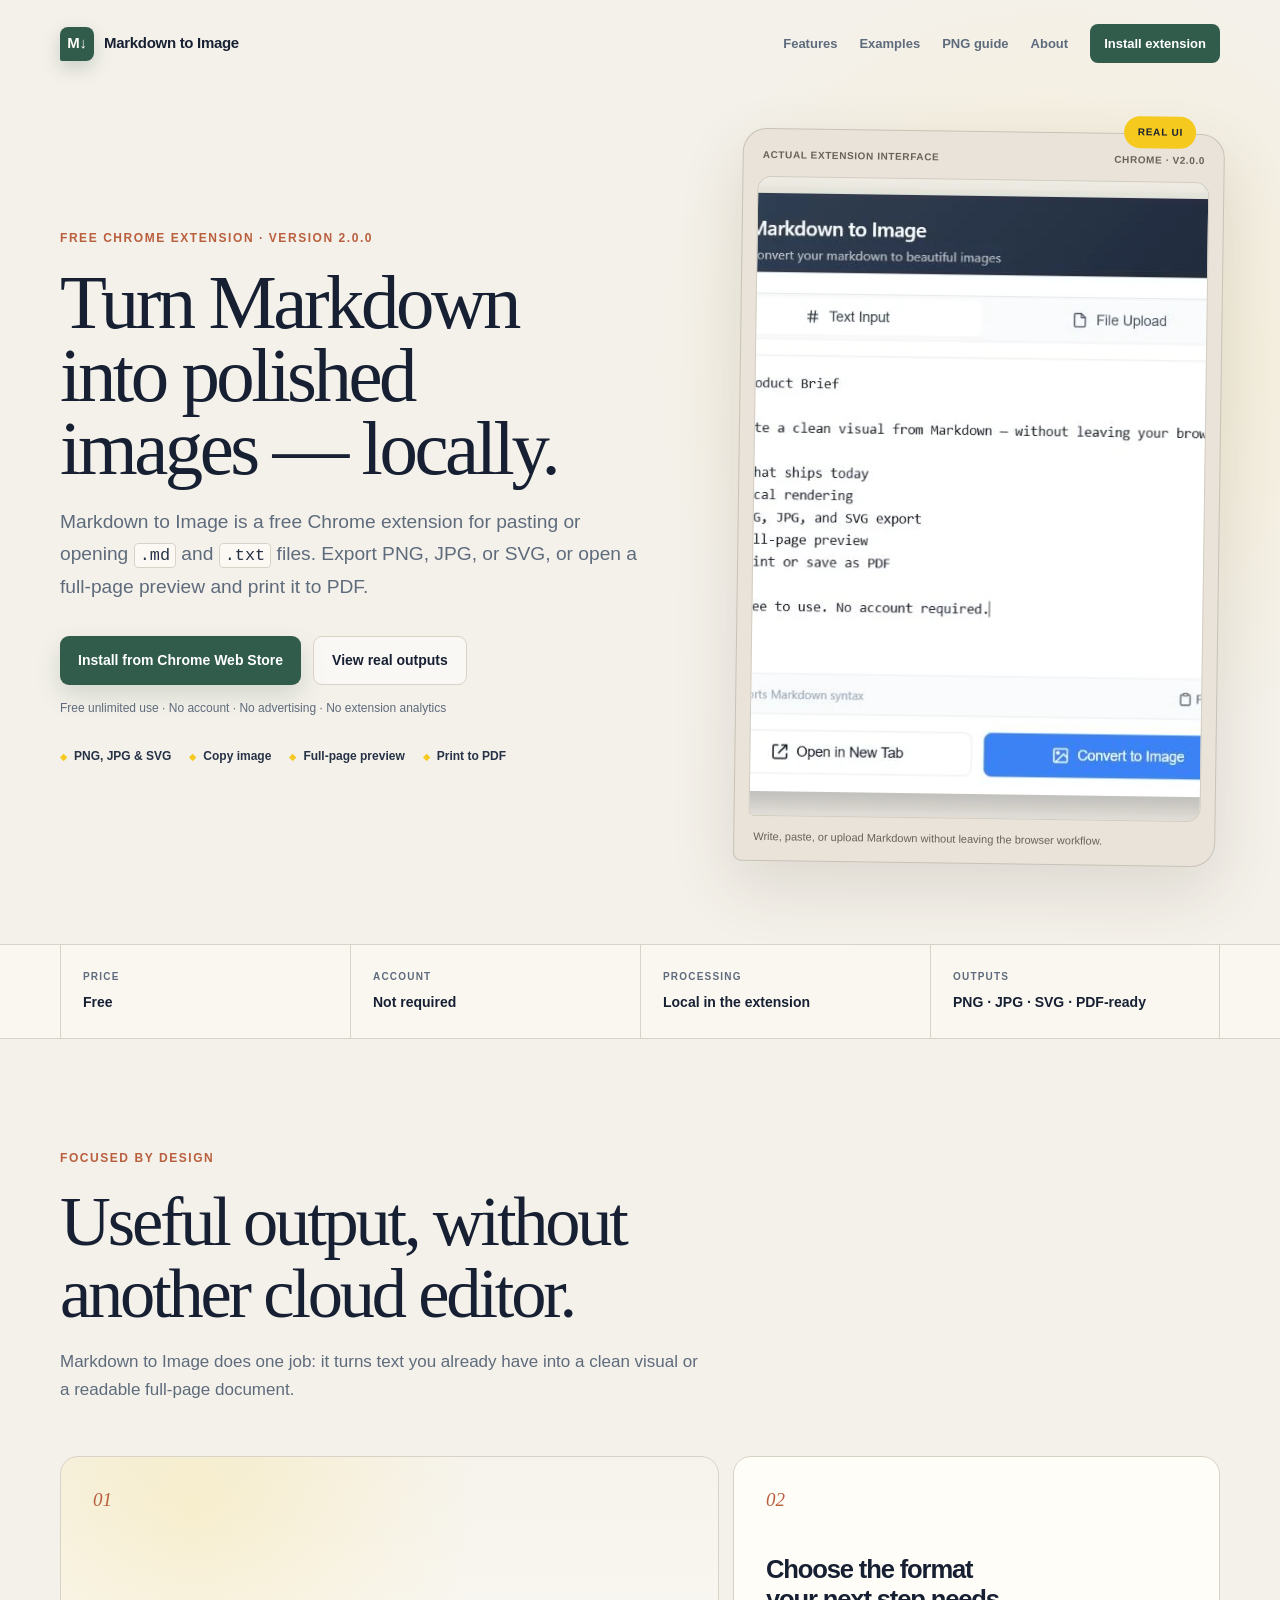
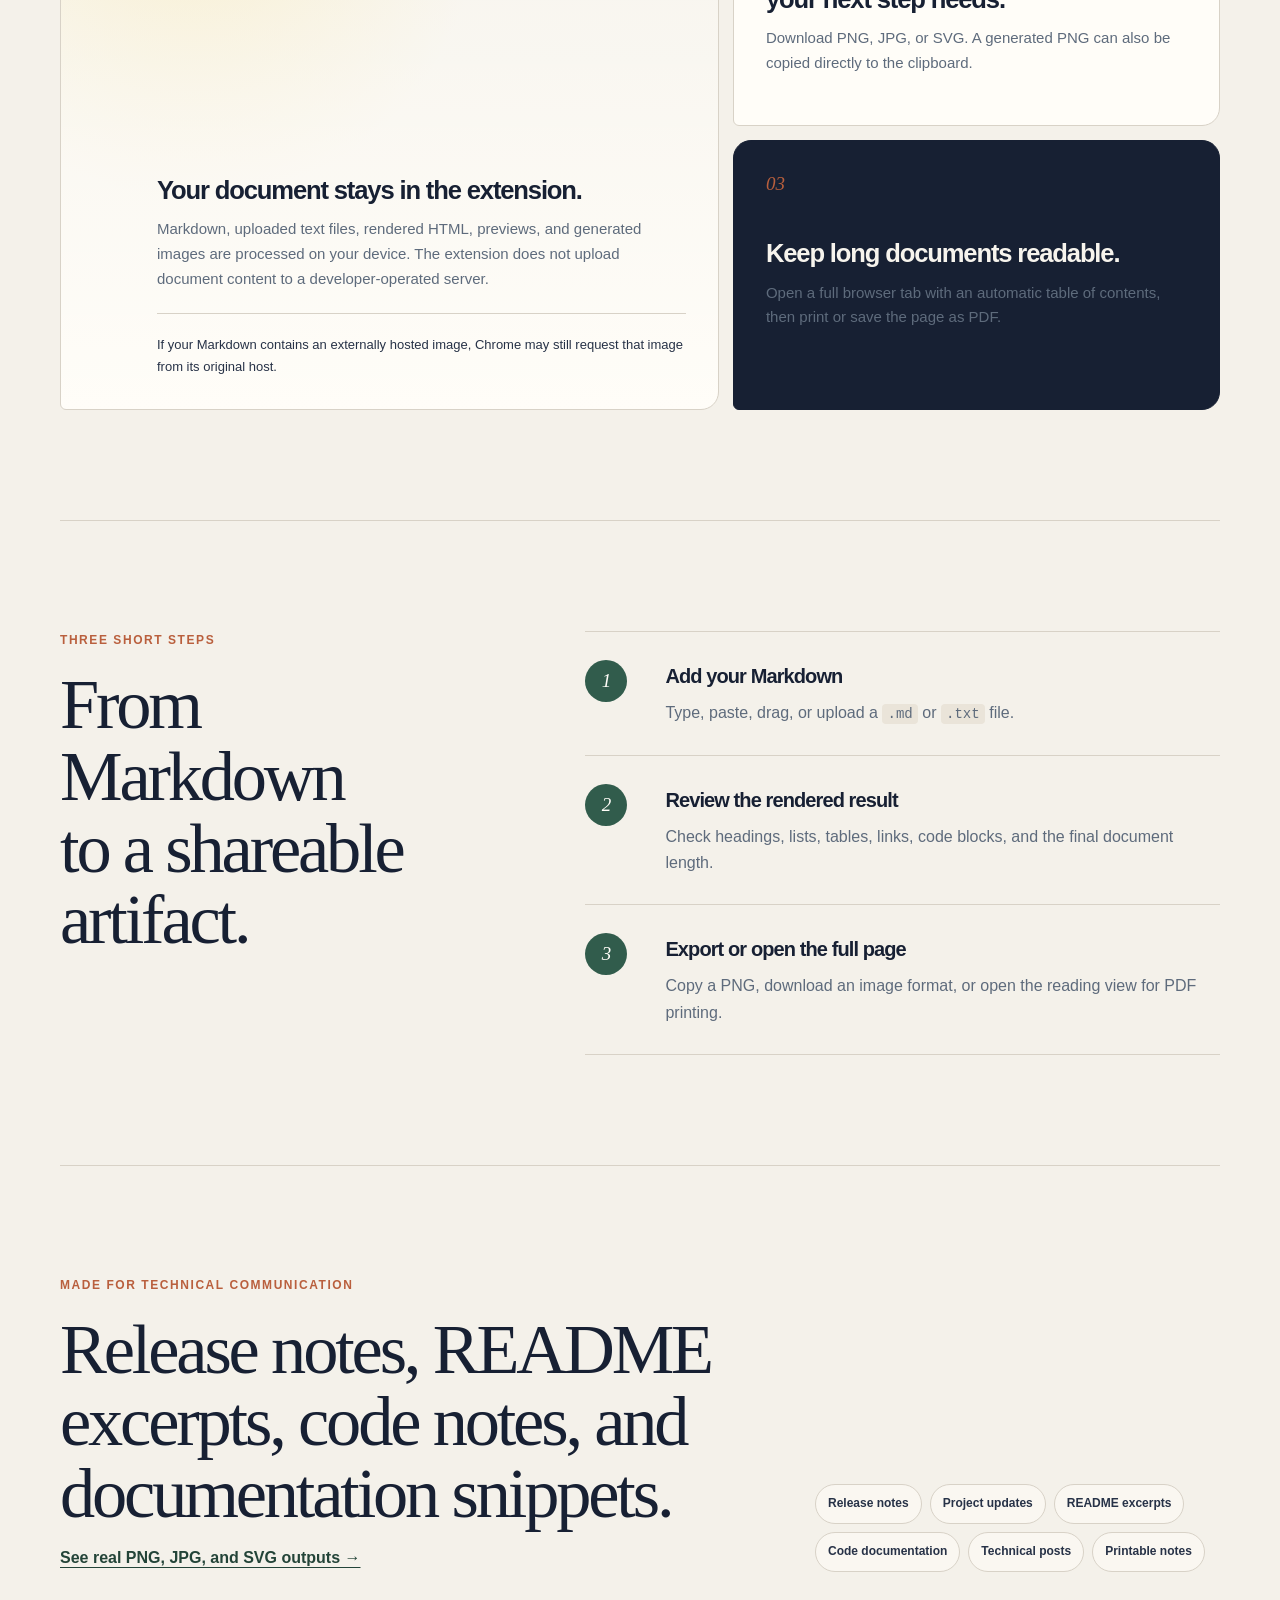
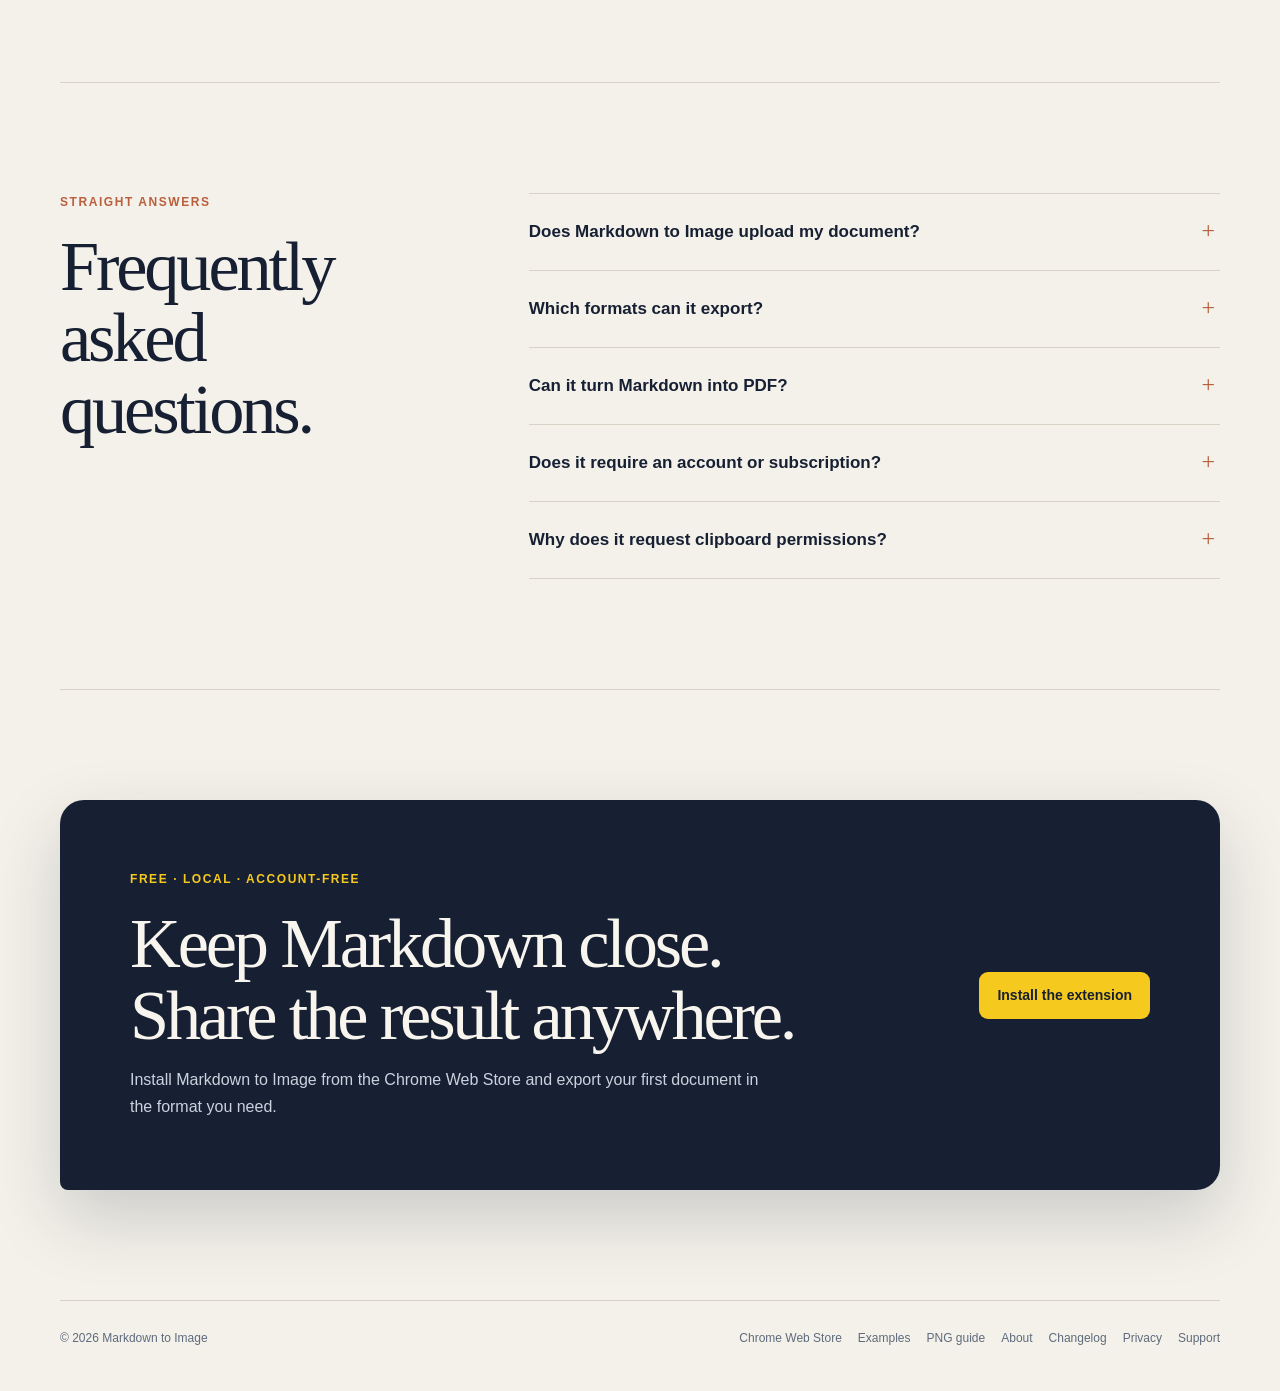
==== commit 5d58cefc: "feat: add SEO examples and product entity pages" ====
--- a/index.html
+++ b/index.html
@@ -27,7 +27,7 @@
     <meta name="twitter:image" content="https://arieseven.github.io/markdown-to-image-site/assets/og-image.png">
 
     <title>Markdown to Image Chrome Extension — Free &amp; Local</title>
-    <link rel="stylesheet" href="assets/site.css?v=20260804-2">
+    <link rel="stylesheet" href="assets/site.css?v=20260808-1">
 
     <script type="application/ld+json">
     {
@@ -38,7 +38,6 @@
       "url": "https://arieseven.github.io/markdown-to-image-site/",
       "downloadUrl": "https://chromewebstore.google.com/detail/markdown-to-image/oicohknclaabjbdcjhcddaklacoehlhi",
       "sameAs": [
-        "https://github.com/arieseven/mkd2img",
         "https://chromewebstore.google.com/detail/markdown-to-image/oicohknclaabjbdcjhcddaklacoehlhi"
       ],
       "applicationCategory": "UtilitiesApplication",
@@ -76,9 +75,9 @@
         </a>
         <nav class="site-nav" aria-label="Primary navigation">
             <a href="#features">Features</a>
-            <a href="#how-it-works">How it works</a>
-            <a href="#faq">FAQ</a>
-            <a href="privacy.html">Privacy</a>
+            <a href="examples/">Examples</a>
+            <a href="markdown-to-png/">PNG guide</a>
+            <a href="about/">About</a>
             <a class="nav-primary" data-store-link href="https://chromewebstore.google.com/detail/markdown-to-image/oicohknclaabjbdcjhcddaklacoehlhi">Install extension</a>
         </nav>
     </header>
@@ -91,7 +90,7 @@
                 <p class="hero-copy">Markdown to Image is a free Chrome extension for pasting or opening <code>.md</code> and <code>.txt</code> files. Export PNG, JPG, or SVG, or open a full-page preview and print it to PDF.</p>
                 <div class="hero-actions">
                     <a class="primary-link" data-store-link href="https://chromewebstore.google.com/detail/markdown-to-image/oicohknclaabjbdcjhcddaklacoehlhi">Install from Chrome Web Store</a>
-                    <a class="secondary-link" href="#how-it-works">See how it works</a>
+                    <a class="secondary-link" href="examples/">View real outputs</a>
                 </div>
                 <p class="microcopy">Free unlimited use · No account · No advertising · No extension analytics</p>
                 <ul class="hero-proof" aria-label="Product highlights">
@@ -175,6 +174,7 @@
             <div class="use-case-copy">
                 <p class="eyebrow">Made for technical communication</p>
                 <h2>Release notes, README excerpts, code notes, and documentation snippets.</h2>
+                <a class="text-link" href="examples/">See real PNG, JPG, and SVG outputs →</a>
             </div>
             <div class="use-case-list" aria-label="Common uses">
                 <span>Release notes</span>
@@ -229,7 +229,10 @@
         <span>© <span data-current-year></span> <span data-product-name>Markdown to Image</span></span>
         <nav class="footer-links" aria-label="Site links">
             <a data-store-link href="https://chromewebstore.google.com/detail/markdown-to-image/oicohknclaabjbdcjhcddaklacoehlhi">Chrome Web Store</a>
-            <a href="https://github.com/arieseven/mkd2img">GitHub</a>
+            <a href="examples/">Examples</a>
+            <a href="markdown-to-png/">PNG guide</a>
+            <a href="about/">About</a>
+            <a href="changelog/">Changelog</a>
             <a href="privacy.html">Privacy</a>
             <a href="support.html">Support</a>
         </nav>
--- a/assets/site.css
+++ b/assets/site.css
@@ -498,3 +498,329 @@
 [hidden] { display: none !important; }
 
 
+
+/* Evidence, guide, entity, and changelog pages */
+.site-nav a[aria-current="page"] { color: var(--ink); }
+.content-shell {
+    width: min(1160px, calc(100% - 40px));
+    margin: 0 auto;
+    padding: 24px 0 0;
+}
+.breadcrumb {
+    display: flex;
+    align-items: center;
+    gap: 9px;
+    margin: 12px 0 42px;
+    color: var(--muted);
+    font-size: 12px;
+    font-weight: 650;
+}
+.breadcrumb a { text-decoration: none; }
+.breadcrumb a:hover { color: var(--ink); }
+.content-hero {
+    display: grid;
+    grid-template-columns: minmax(0, 1.35fr) minmax(300px, 0.65fr);
+    gap: clamp(48px, 8vw, 104px);
+    align-items: end;
+    padding: 54px 0 94px;
+    border-top: 1px solid var(--line);
+}
+.content-hero h1 {
+    max-width: 820px;
+    margin-bottom: 24px;
+    font-size: clamp(3.35rem, 7vw, 6.6rem);
+    line-height: 0.94;
+}
+.content-lead {
+    max-width: 700px;
+    margin: 0;
+    color: var(--muted);
+    font-size: clamp(1.05rem, 1.7vw, 1.3rem);
+    line-height: 1.7;
+    text-wrap: pretty;
+}
+.evidence-stats,
+.entity-fact-list {
+    margin: 0;
+    border-top: 1px solid var(--ink);
+}
+.evidence-stats div,
+.entity-fact-list div {
+    display: grid;
+    grid-template-columns: 0.78fr 1.22fr;
+    gap: 20px;
+    padding: 15px 0;
+    border-bottom: 1px solid var(--line);
+}
+.evidence-stats dt,
+.entity-fact-list dt {
+    color: var(--muted);
+    font-size: 11px;
+    font-weight: 750;
+    letter-spacing: 0.08em;
+    text-transform: uppercase;
+}
+.evidence-stats dd,
+.entity-fact-list dd {
+    margin: 0;
+    color: var(--ink);
+    font-size: 14px;
+    font-weight: 700;
+}
+.entity-fact-list a { text-underline-offset: 3px; }
+.content-section {
+    padding: clamp(74px, 10vw, 132px) 0;
+    border-top: 1px solid var(--line);
+}
+.content-section h2 {
+    margin-bottom: 18px;
+    font-family: var(--font-serif);
+    font-size: clamp(2.5rem, 4.6vw, 4.8rem);
+    font-weight: 500;
+    line-height: 0.98;
+}
+.content-section h3 { font-size: 21px; }
+.content-section p { text-wrap: pretty; }
+.compact-heading { max-width: 860px; margin-bottom: 54px; }
+.compact-heading h2 { max-width: 830px; }
+.compact-heading p:last-child { max-width: 700px; color: var(--muted); font-size: 17px; }
+.evidence-layout {
+    display: grid;
+    grid-template-columns: minmax(260px, 0.62fr) minmax(0, 1.38fr);
+    gap: clamp(46px, 7vw, 92px);
+    align-items: start;
+}
+.evidence-layout.reverse-layout { grid-template-columns: minmax(0, 1.35fr) minmax(280px, 0.65fr); }
+.section-copy p:not(.eyebrow) { color: var(--muted); font-size: 16px; }
+.sticky-copy { position: sticky; top: 28px; }
+.evidence-frame {
+    margin: 0;
+    padding: 14px;
+    border: 1px solid var(--line);
+    border-radius: 18px 18px 18px 6px;
+    background: rgba(255, 253, 248, 0.7);
+    box-shadow: 0 24px 64px rgba(77, 65, 49, 0.09);
+}
+.evidence-frame img { width: 100%; height: auto; border-radius: 9px; background: #FAF8F5; }
+.evidence-frame figcaption { padding: 12px 4px 2px; color: var(--muted); font-size: 11px; }
+.evidence-frame-tall { max-width: 720px; justify-self: end; }
+.evidence-frame-wide { max-width: 760px; }
+.text-link {
+    display: inline-flex;
+    margin-top: 16px;
+    color: var(--accent-dark);
+    font-weight: 800;
+    text-underline-offset: 4px;
+}
+.download-ledger { border-top: 1px solid var(--ink); }
+.download-row {
+    display: grid;
+    grid-template-columns: 92px 1fr auto;
+    gap: 24px;
+    align-items: center;
+    padding: 22px 4px;
+    border-bottom: 1px solid var(--line);
+    text-decoration: none;
+    transition: padding 160ms ease, color 160ms ease, background 160ms ease;
+}
+.download-row:hover { padding-left: 12px; padding-right: 12px; color: var(--accent-dark); background: rgba(255, 253, 248, 0.5); }
+.download-row strong,
+.download-row small { display: block; }
+.download-row small { margin-top: 4px; color: var(--muted); }
+.format-token {
+    font-family: ui-monospace, SFMono-Regular, Consolas, monospace;
+    font-size: 13px;
+    font-weight: 850;
+    letter-spacing: 0.08em;
+}
+.source-layout,
+.preview-layout,
+.manifesto-layout,
+.release-policy {
+    display: grid;
+    grid-template-columns: minmax(260px, 0.65fr) minmax(0, 1.35fr);
+    gap: clamp(48px, 8vw, 106px);
+    align-items: start;
+}
+.preview-layout { grid-template-columns: minmax(0, 1.35fr) minmax(260px, 0.65fr); align-items: center; }
+.source-code,
+.code-card {
+    margin: 0;
+    border: 1px solid rgba(255, 255, 255, 0.08);
+    border-radius: 16px 16px 16px 5px;
+    color: #F7F4ED;
+    background: var(--ink);
+    box-shadow: 0 24px 58px rgba(23, 32, 51, 0.16);
+}
+.source-code {
+    min-width: 0;
+    padding: clamp(24px, 5vw, 46px);
+    overflow: auto;
+    font: 13px/1.8 ui-monospace, SFMono-Regular, Consolas, monospace;
+    white-space: pre-wrap;
+}
+.content-final-cta { width: 100%; }
+.guide-hero { align-items: center; }
+.guide-hero h1 { max-width: 780px; }
+.code-card { overflow: hidden; }
+.code-card-bar {
+    display: flex;
+    justify-content: space-between;
+    gap: 20px;
+    padding: 13px 18px;
+    border-bottom: 1px solid rgba(255, 255, 255, 0.1);
+    color: #AEB8C8;
+    font-size: 11px;
+    font-weight: 700;
+}
+.code-card pre { margin: 0; padding: 26px; overflow: auto; }
+.code-card code { color: #F7F4ED; font: 13px/1.75 ui-monospace, SFMono-Regular, Consolas, monospace; }
+.editorial-steps { margin: 0; padding: 0; list-style: none; border-top: 1px solid var(--ink); }
+.editorial-steps li {
+    display: grid;
+    grid-template-columns: 96px minmax(0, 1fr);
+    gap: 28px;
+    padding: 34px 0;
+    border-bottom: 1px solid var(--line);
+}
+.editorial-steps > li > span {
+    color: var(--warm);
+    font: 500 38px/1 var(--font-serif);
+}
+.editorial-steps h3 { margin: 0 0 8px; font-size: 24px; }
+.editorial-steps p { max-width: 720px; margin: 0; color: var(--muted); }
+.comparison-table { overflow-x: auto; border-top: 1px solid var(--ink); }
+.comparison-table table { width: 100%; border-collapse: collapse; min-width: 720px; }
+.comparison-table th,
+.comparison-table td { padding: 20px 18px; border-bottom: 1px solid var(--line); text-align: left; vertical-align: top; }
+.comparison-table thead th { color: var(--muted); font-size: 11px; letter-spacing: 0.08em; text-transform: uppercase; }
+.comparison-table tbody th { width: 110px; font: 500 24px/1 var(--font-serif); }
+.comparison-table td { color: var(--muted); }
+.question-grid,
+.principles-grid {
+    display: grid;
+    grid-template-columns: repeat(2, minmax(0, 1fr));
+    gap: 0;
+}
+.question-grid .section-heading,
+.principles-grid .section-heading { grid-column: 1 / -1; }
+.question-grid article,
+.principles-grid article {
+    min-height: 210px;
+    padding: 30px 32px 34px 0;
+    border-top: 1px solid var(--line);
+}
+.question-grid article:nth-of-type(even),
+.principles-grid article:nth-of-type(even) { padding-left: 32px; border-left: 1px solid var(--line); }
+.question-grid h3,
+.principles-grid h3 { margin-bottom: 12px; }
+.question-grid p,
+.principles-grid p { max-width: 500px; margin: 0; color: var(--muted); }
+.entity-hero { align-items: start; }
+.large-prose p {
+    max-width: 790px;
+    margin: 0 0 24px;
+    color: var(--ink-soft);
+    font: 500 clamp(1.35rem, 2.5vw, 2.1rem)/1.45 var(--font-serif);
+    letter-spacing: -0.02em;
+}
+.fact-ledger { border-top: 1px solid var(--ink); }
+.fact-ledger div {
+    display: grid;
+    grid-template-columns: 180px minmax(0, 1fr);
+    gap: 32px;
+    padding: 20px 0;
+    border-bottom: 1px solid var(--line);
+}
+.fact-ledger span { color: var(--muted); font-size: 12px; font-weight: 750; text-transform: uppercase; letter-spacing: 0.08em; }
+.fact-ledger strong { font-size: 16px; }
+.principles-grid article > span { color: var(--warm); font: 500 30px/1 var(--font-serif); }
+.entity-links {
+    display: grid;
+    grid-template-columns: minmax(260px, 0.72fr) minmax(0, 1.28fr);
+    gap: clamp(48px, 8vw, 100px);
+}
+.entity-links nav { border-top: 1px solid var(--ink); }
+.entity-links nav a {
+    display: grid;
+    grid-template-columns: 0.7fr 1.3fr;
+    gap: 24px;
+    padding: 18px 0;
+    border-bottom: 1px solid var(--line);
+    text-decoration: none;
+}
+.entity-links nav a:hover strong { color: var(--accent-dark); }
+.entity-links nav span { color: var(--muted); }
+.changelog-hero { align-items: center; }
+.changelog-hero h1 { margin-bottom: 20px; }
+.current-release-stamp {
+    display: grid;
+    justify-items: start;
+    padding: 28px;
+    border: 1px solid var(--line);
+    border-radius: 16px 16px 16px 5px;
+    background: var(--surface);
+    box-shadow: 0 18px 44px rgba(77, 65, 49, 0.08);
+}
+.current-release-stamp span,
+.current-release-stamp small { color: var(--muted); font-size: 11px; font-weight: 750; letter-spacing: 0.08em; text-transform: uppercase; }
+.current-release-stamp strong { margin: 10px 0; font: 500 clamp(3.5rem, 7vw, 6rem)/1 var(--font-serif); letter-spacing: -0.06em; }
+.timeline { border-top: 1px solid var(--ink); }
+.timeline-entry {
+    display: grid;
+    grid-template-columns: 220px minmax(0, 1fr);
+    gap: clamp(40px, 8vw, 100px);
+    padding: clamp(54px, 8vw, 92px) 0;
+    border-bottom: 1px solid var(--line);
+}
+.timeline-meta { display: flex; flex-direction: column; gap: 8px; color: var(--muted); font-size: 12px; }
+.timeline-meta time { color: var(--ink); font-weight: 800; }
+.timeline-body h2 { max-width: 800px; margin-bottom: 20px; font-family: var(--font-serif); font-size: clamp(2.25rem, 4vw, 4rem); font-weight: 500; line-height: 1; }
+.timeline-body > p:not(.eyebrow) { max-width: 760px; color: var(--muted); font-size: 17px; }
+.change-list { max-width: 780px; margin: 28px 0 0; padding: 0; list-style: none; border-top: 1px solid var(--line); }
+.change-list li { position: relative; padding: 13px 0 13px 24px; border-bottom: 1px solid var(--line); color: var(--ink-soft); }
+.change-list li::before { position: absolute; left: 2px; content: "—"; color: var(--warm); }
+.release-links { display: flex; flex-wrap: wrap; gap: 18px; margin-top: 26px; }
+.release-links a { color: var(--accent-dark); font-weight: 800; text-underline-offset: 4px; }
+.release-policy > p { max-width: 760px; margin: 0; color: var(--muted); font-size: 17px; }
+
+@media (max-width: 900px) {
+    .content-hero,
+    .evidence-layout,
+    .evidence-layout.reverse-layout,
+    .source-layout,
+    .preview-layout,
+    .manifesto-layout,
+    .release-policy,
+    .entity-links { grid-template-columns: 1fr; }
+    .content-hero { align-items: start; }
+    .evidence-frame-tall { justify-self: start; }
+    .sticky-copy { position: static; }
+    .preview-layout .evidence-frame { order: 2; }
+    .timeline-entry { grid-template-columns: 160px minmax(0, 1fr); gap: 44px; }
+}
+
+@media (max-width: 580px) {
+    .content-shell { width: calc(100% - 24px); padding-top: 6px; }
+    .breadcrumb { margin-bottom: 24px; }
+    .content-hero { gap: 42px; padding: 36px 0 72px; }
+    .content-hero h1 { font-size: clamp(3rem, 15vw, 4.65rem); }
+    .content-section { padding: 72px 0; }
+    .content-section h2 { font-size: clamp(2.45rem, 12vw, 3.8rem); }
+    .evidence-stats div,
+    .entity-fact-list div { grid-template-columns: 1fr; gap: 5px; }
+    .download-row { grid-template-columns: 62px 1fr; gap: 14px; }
+    .download-row > span:last-child { display: none; }
+    .editorial-steps li { grid-template-columns: 58px 1fr; gap: 12px; }
+    .question-grid,
+    .principles-grid { grid-template-columns: 1fr; }
+    .question-grid article,
+    .question-grid article:nth-of-type(even),
+    .principles-grid article,
+    .principles-grid article:nth-of-type(even) { padding: 26px 0; border-left: 0; }
+    .fact-ledger div { grid-template-columns: 1fr; gap: 7px; }
+    .entity-links nav a { grid-template-columns: 1fr; gap: 5px; }
+    .timeline-entry { grid-template-columns: 1fr; gap: 22px; }
+    .timeline-meta { flex-direction: row; justify-content: space-between; }
+    .current-release-stamp { max-width: 260px; }
+}
